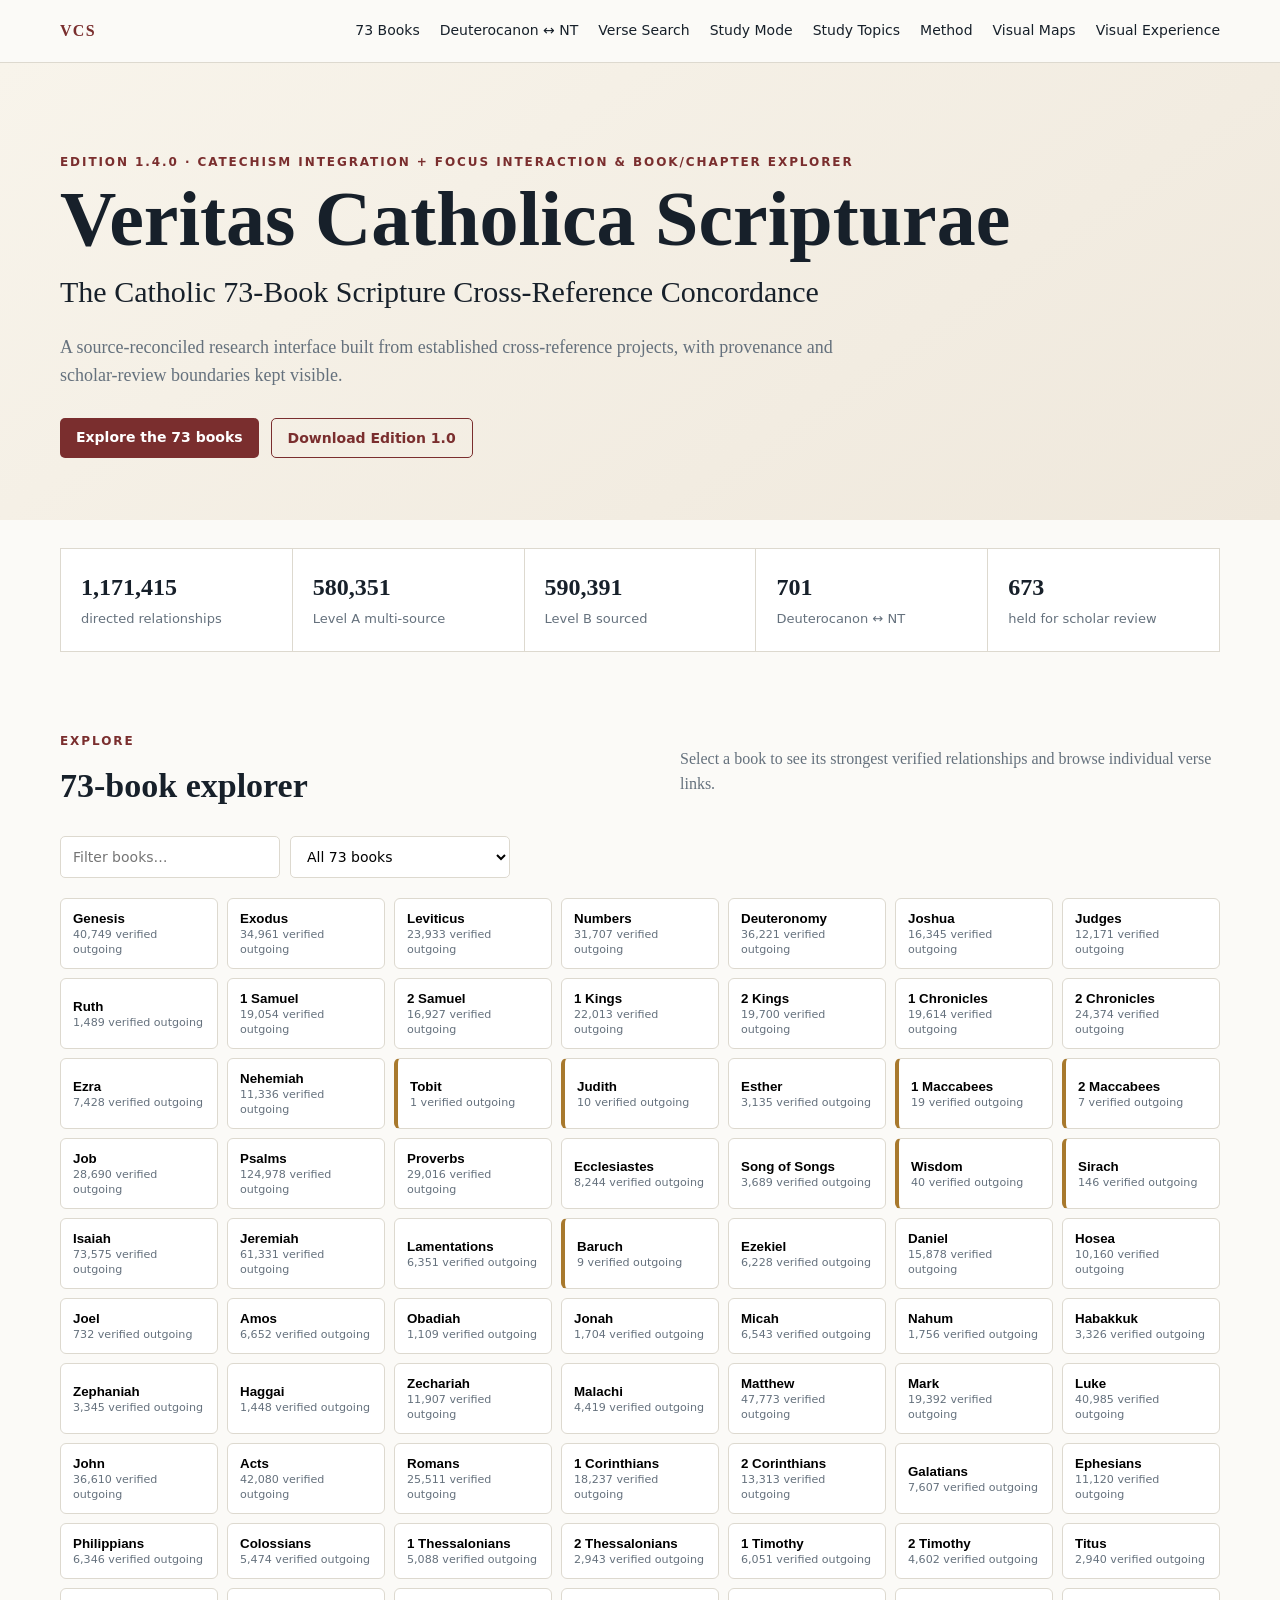
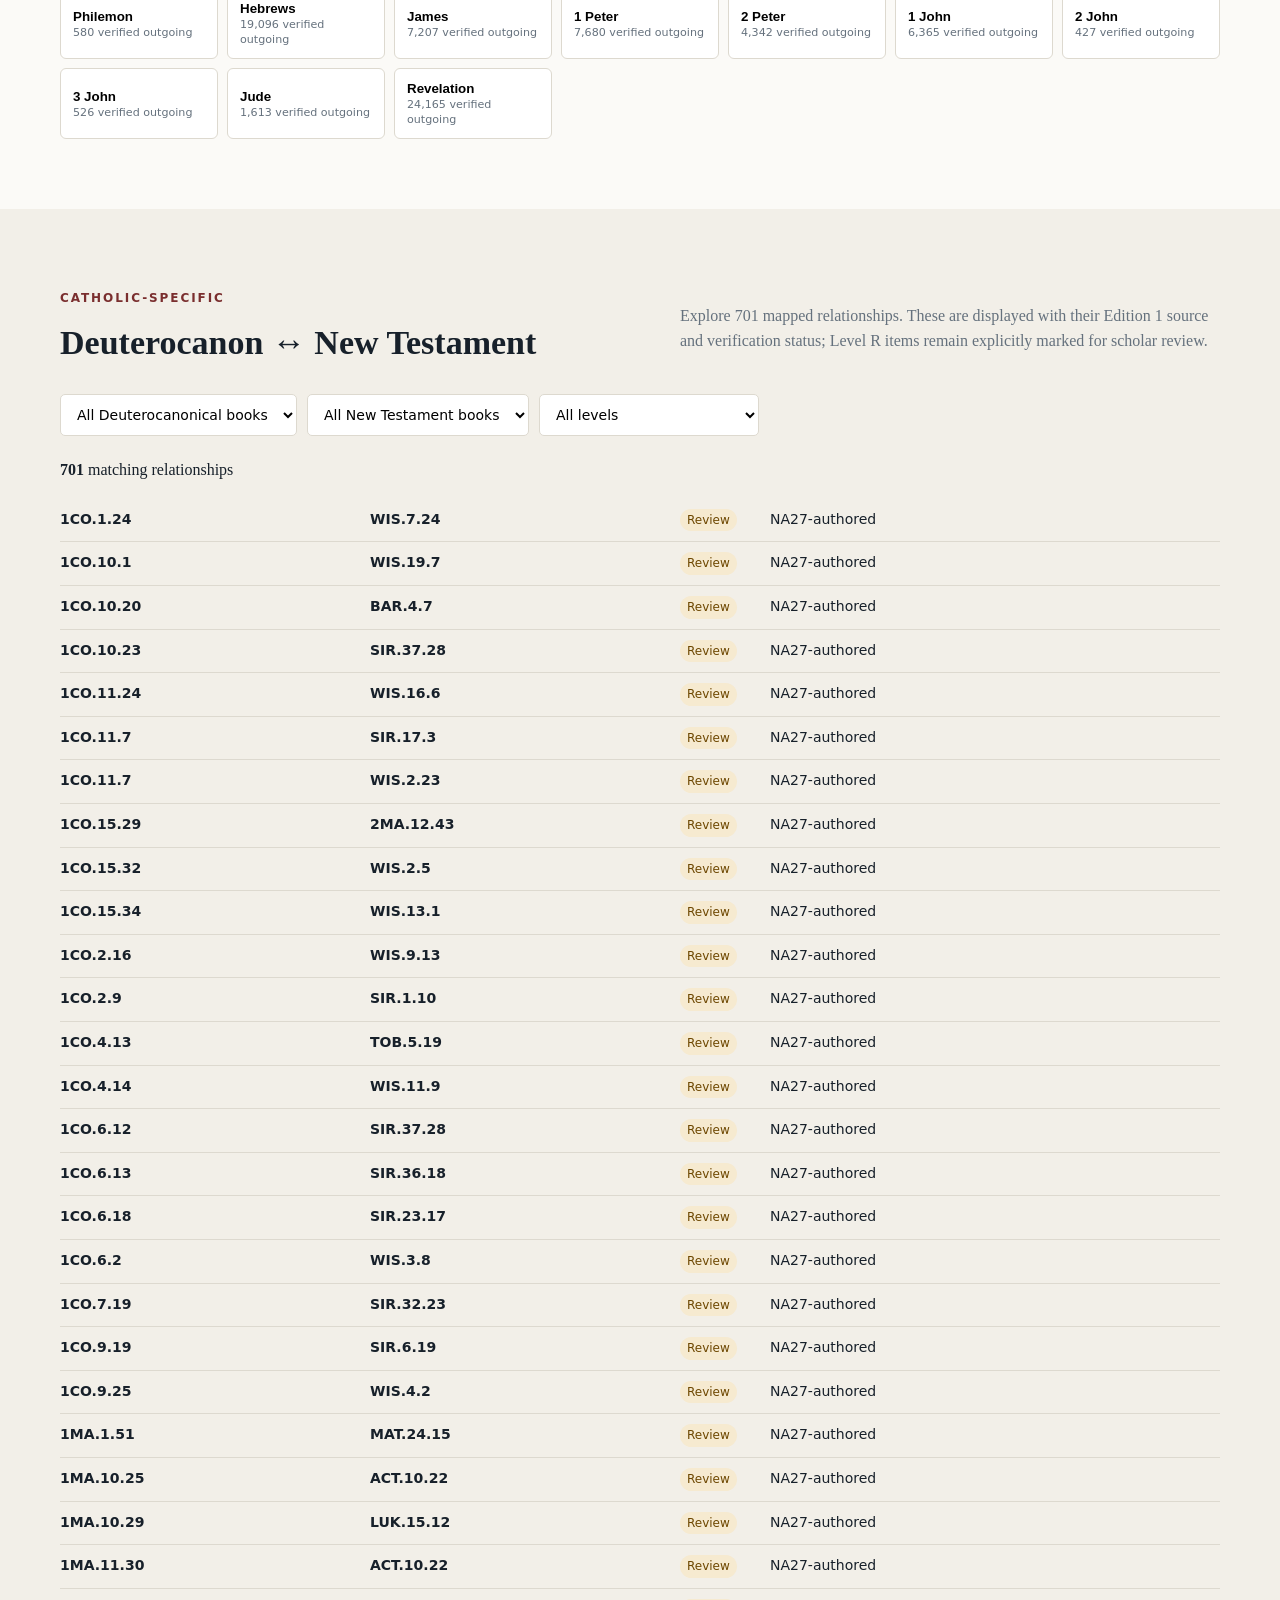
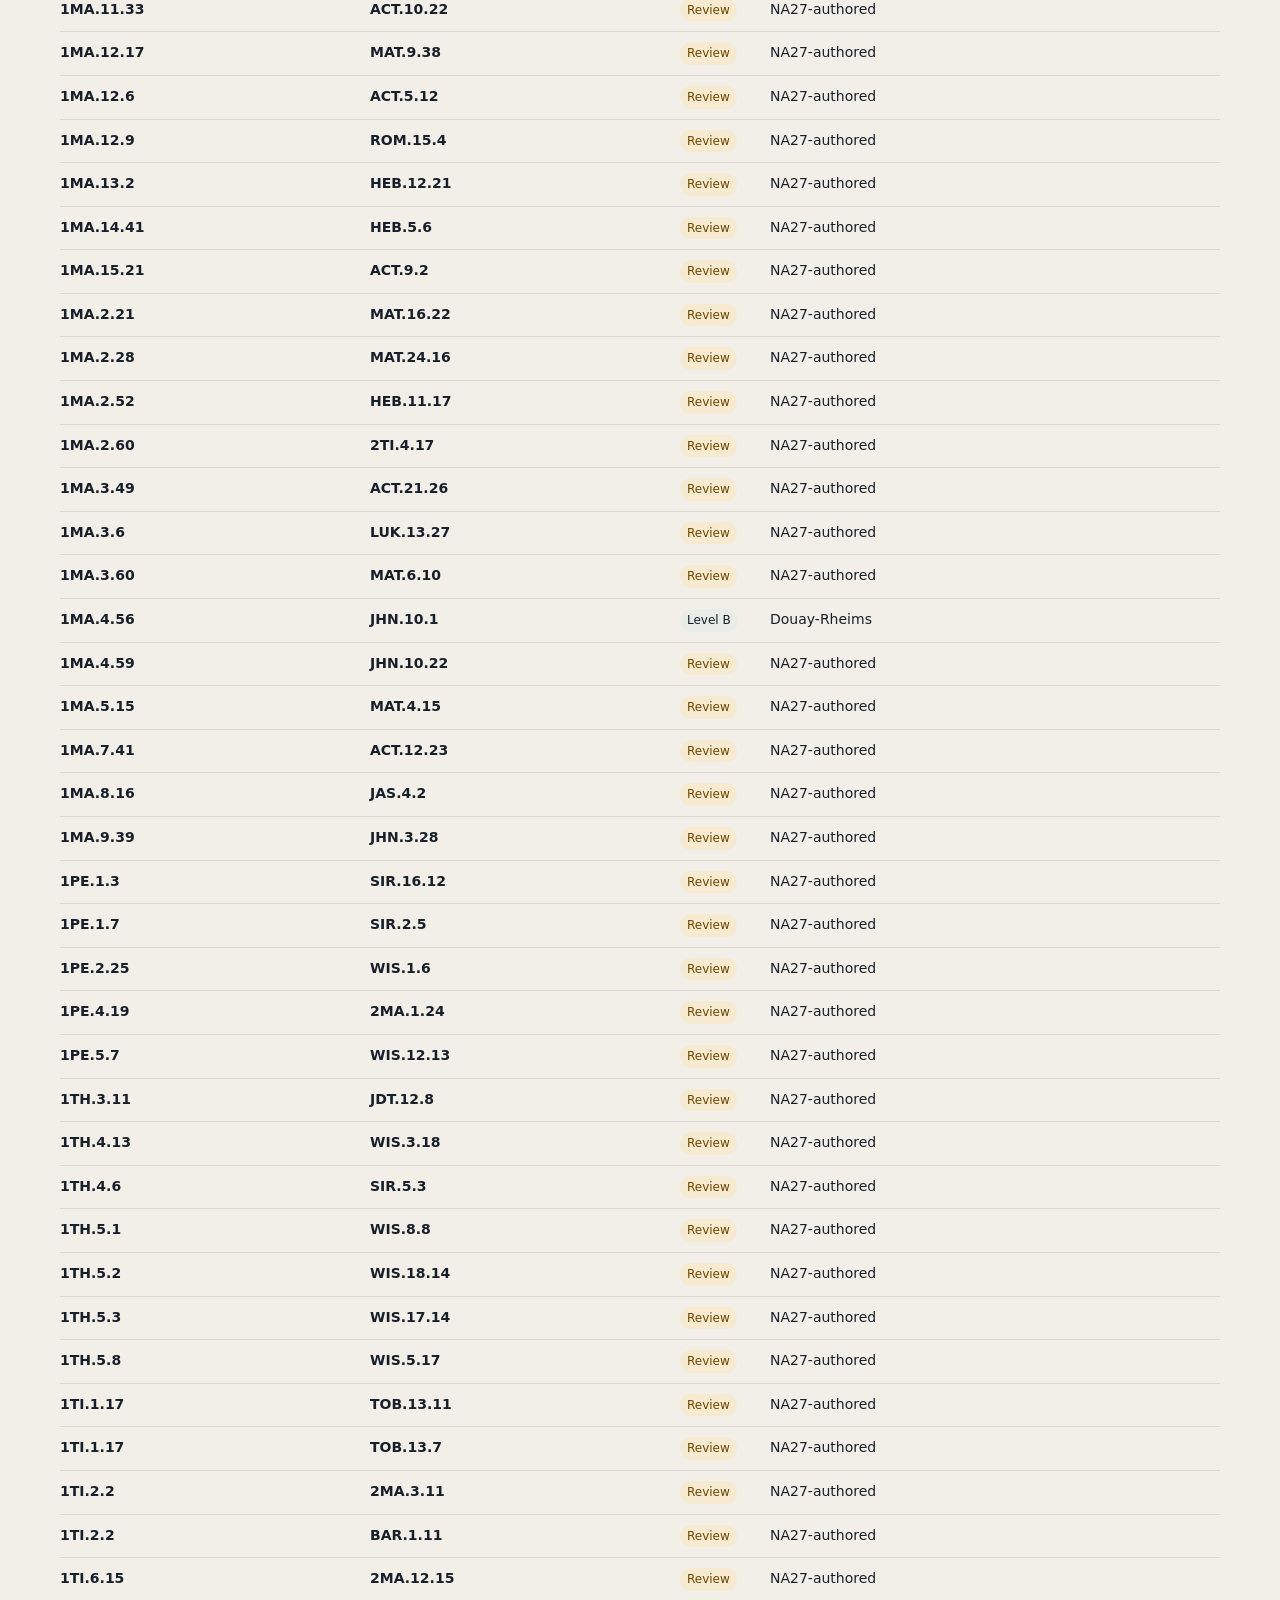
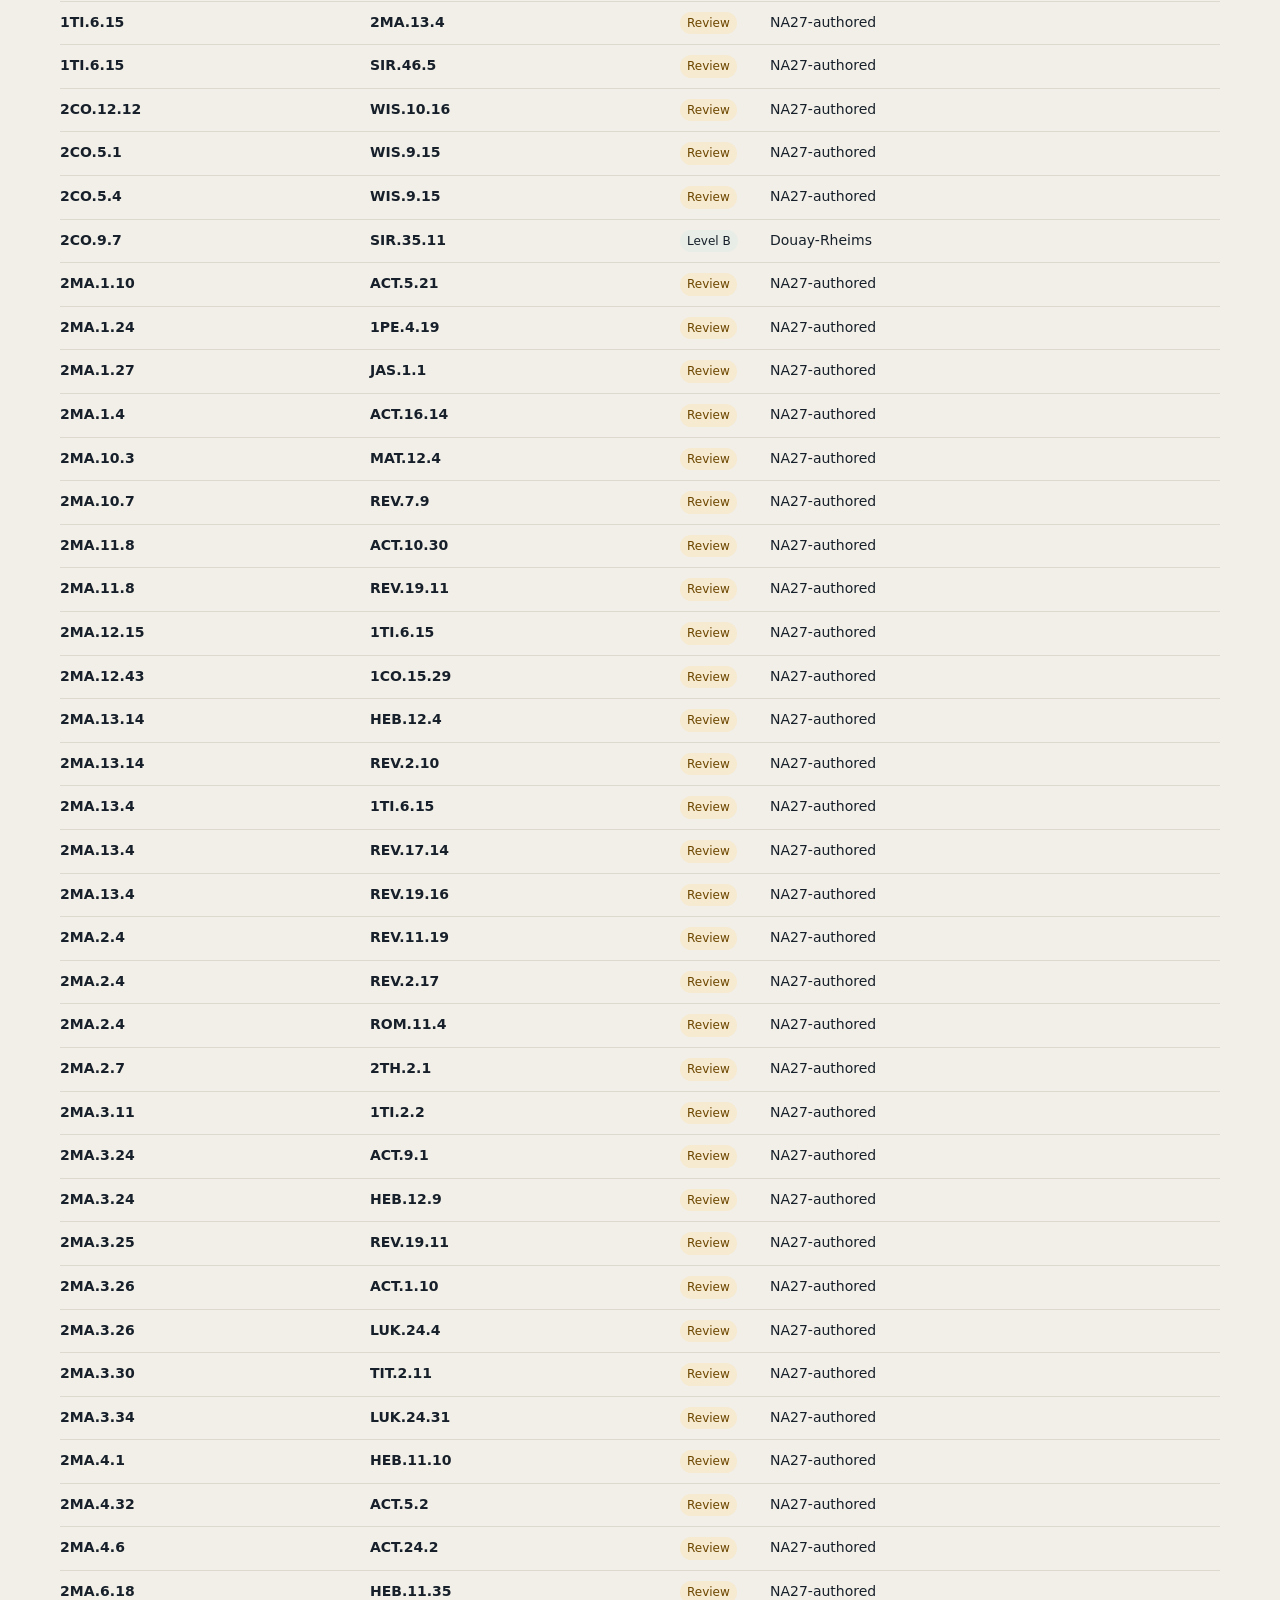
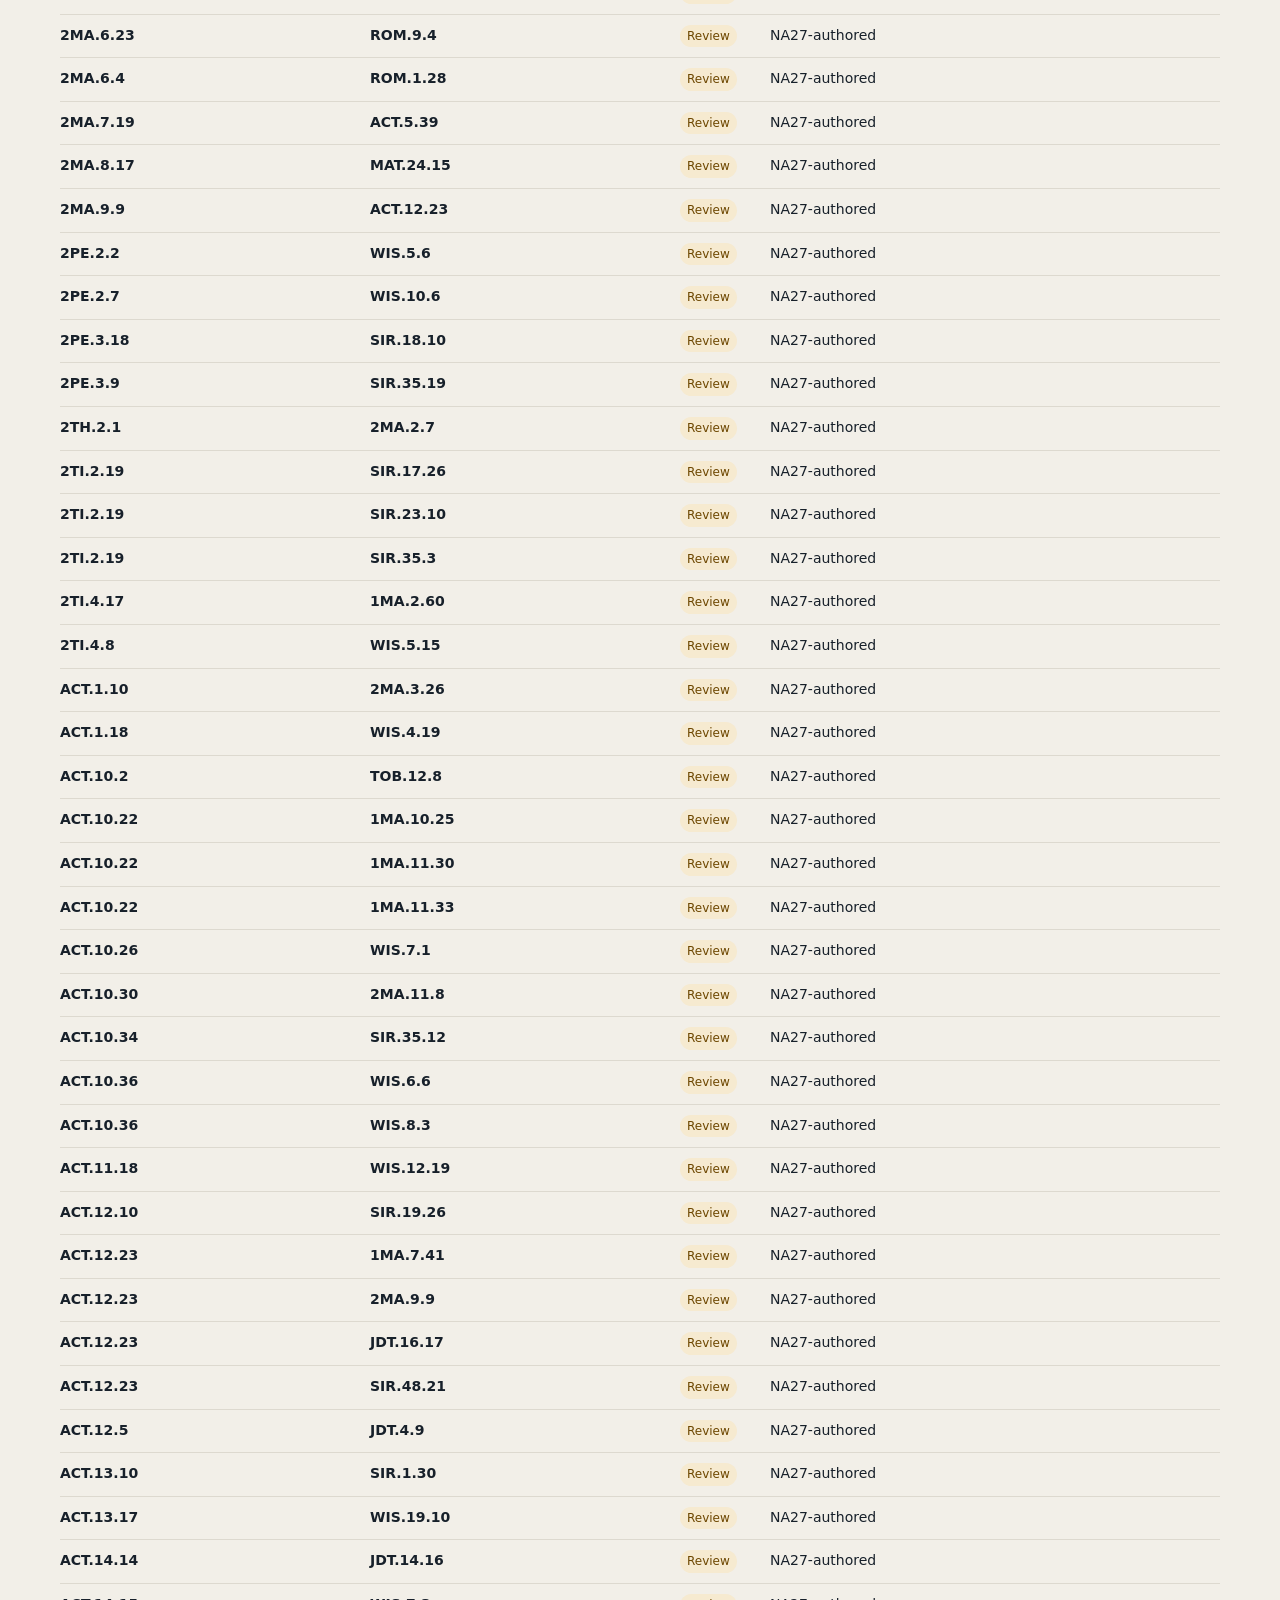
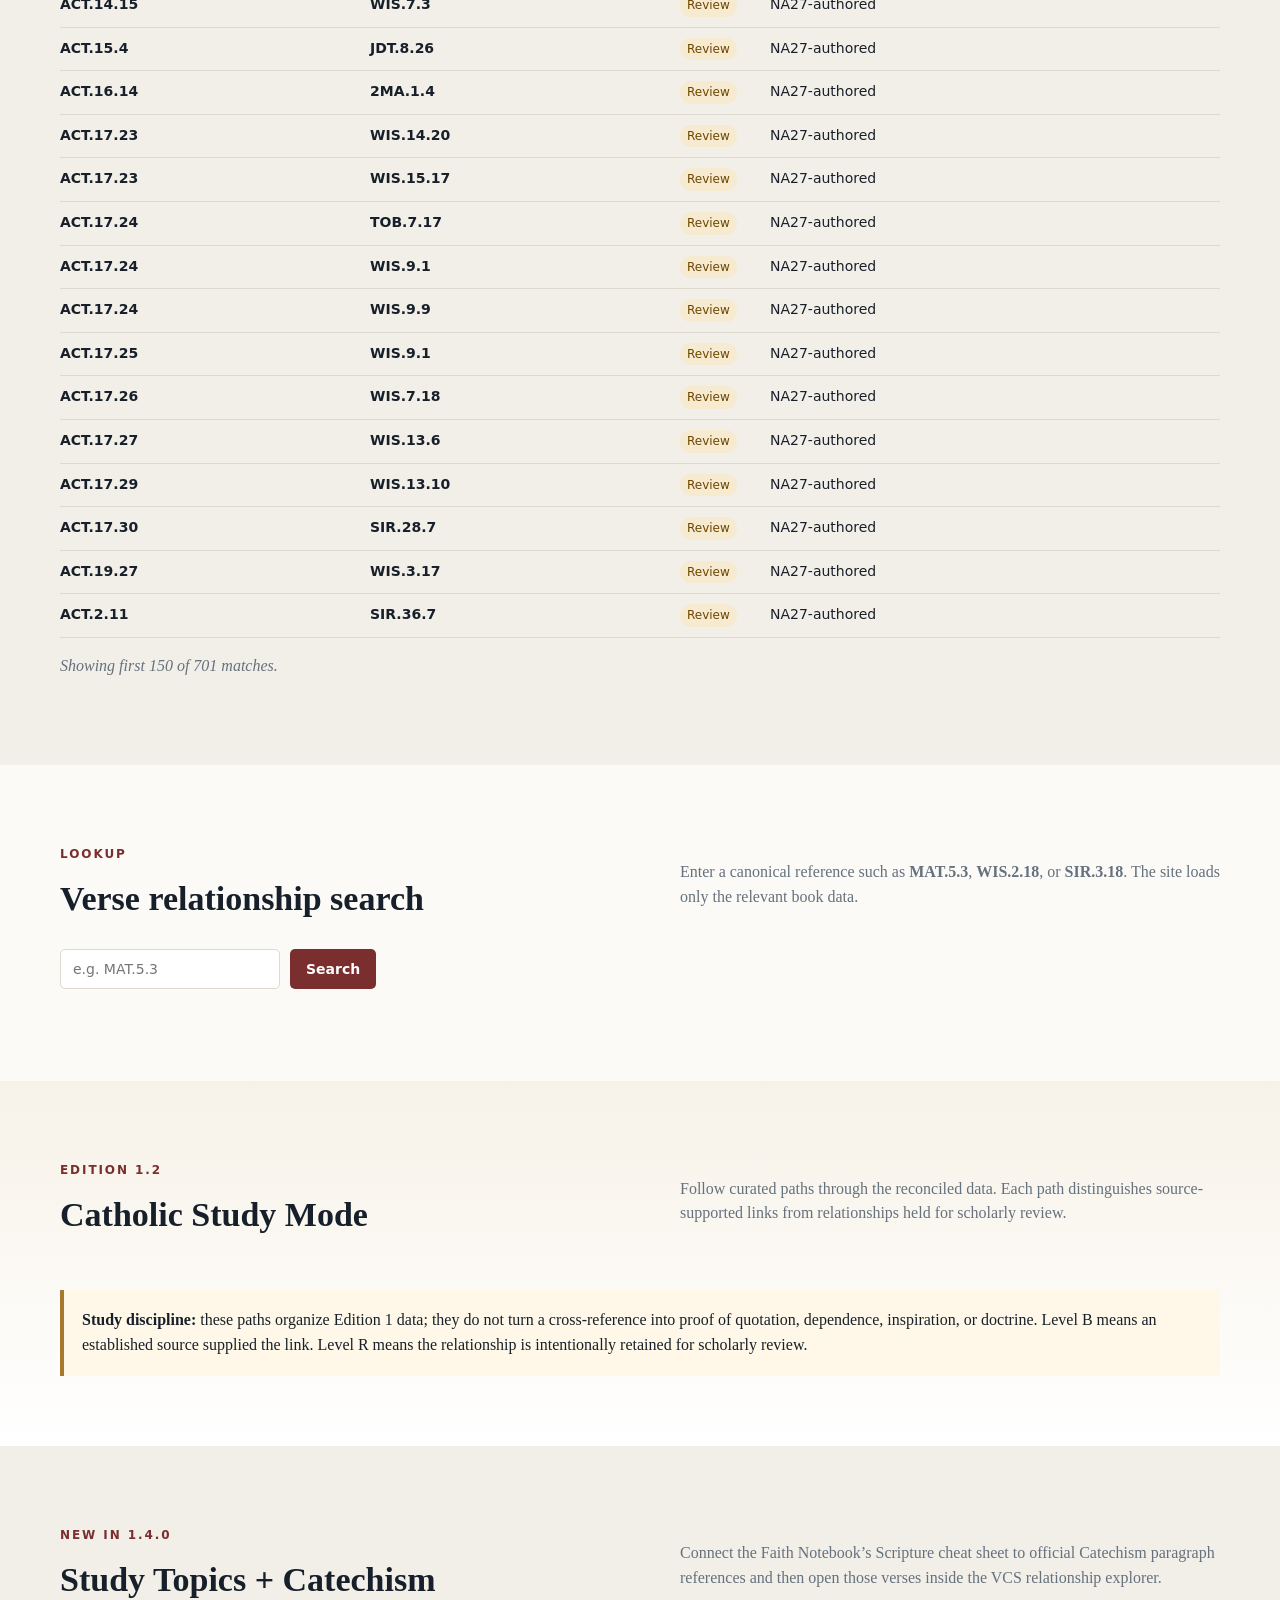
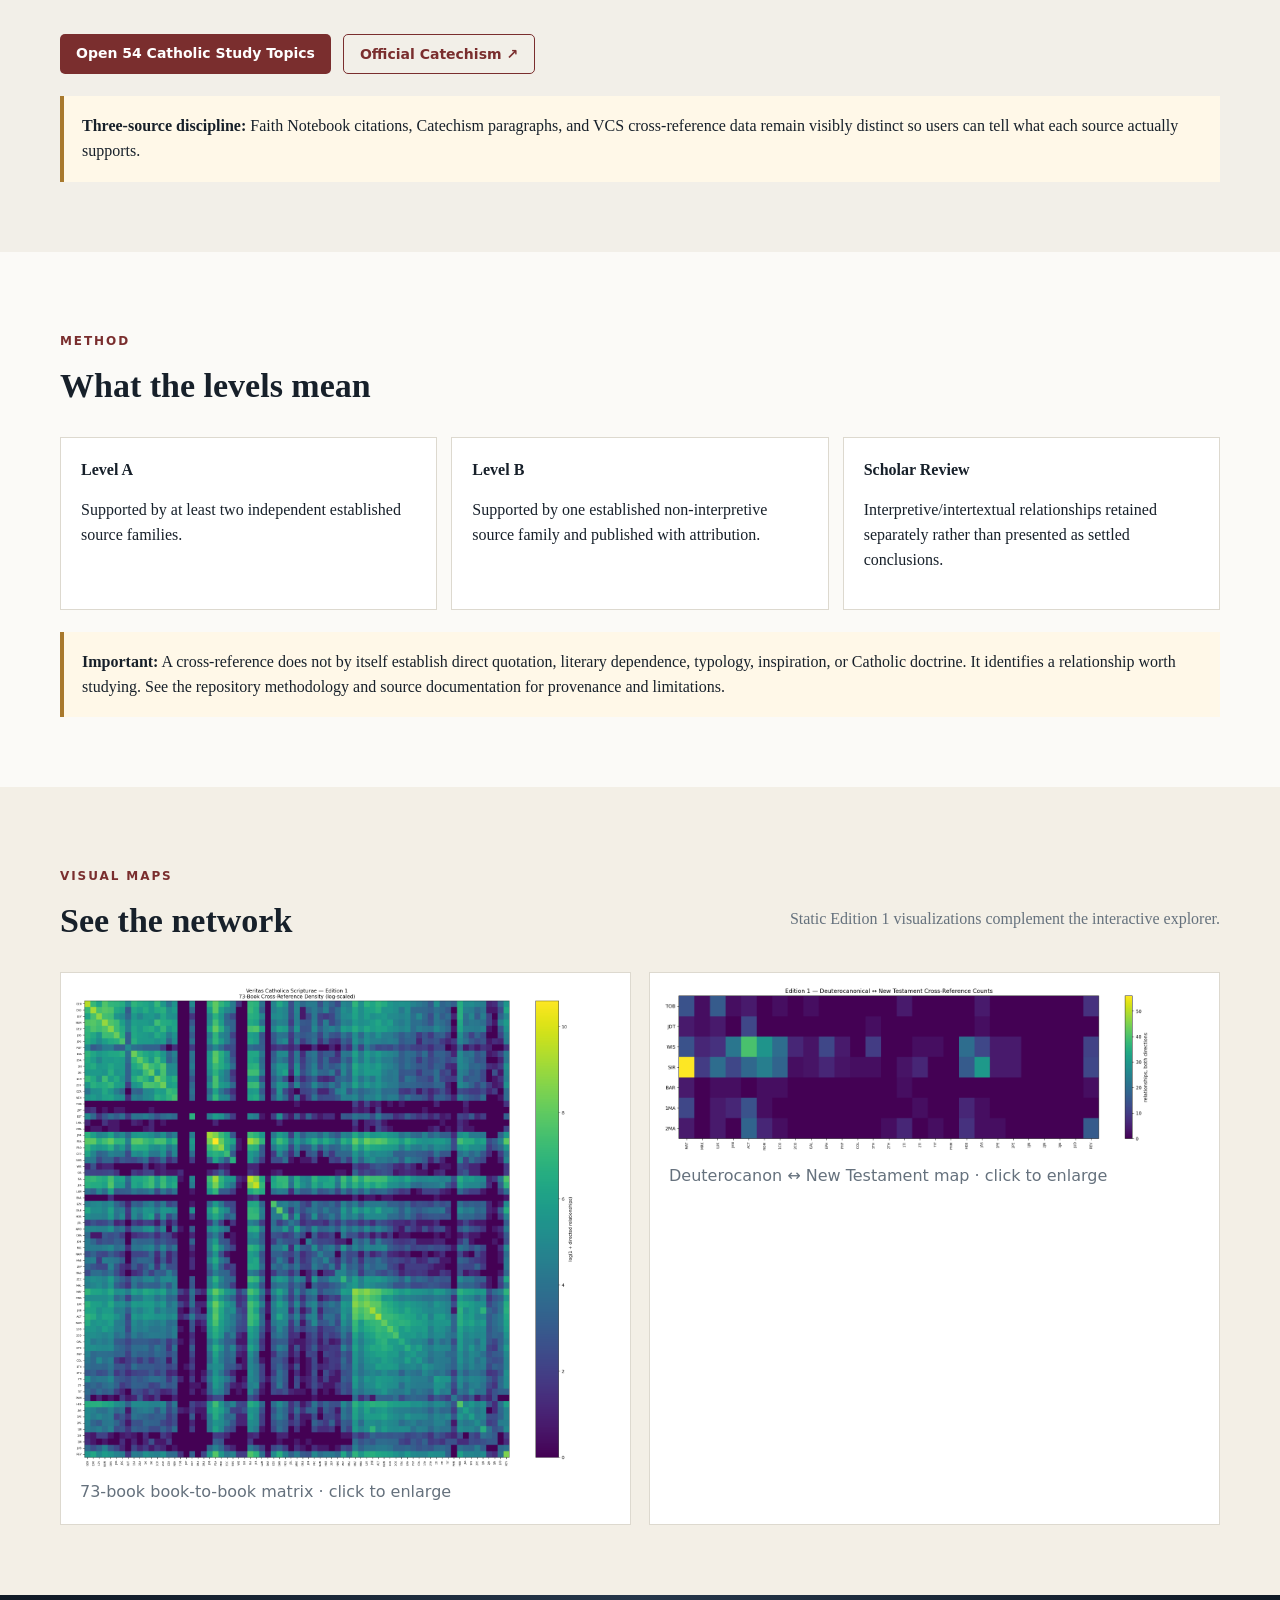
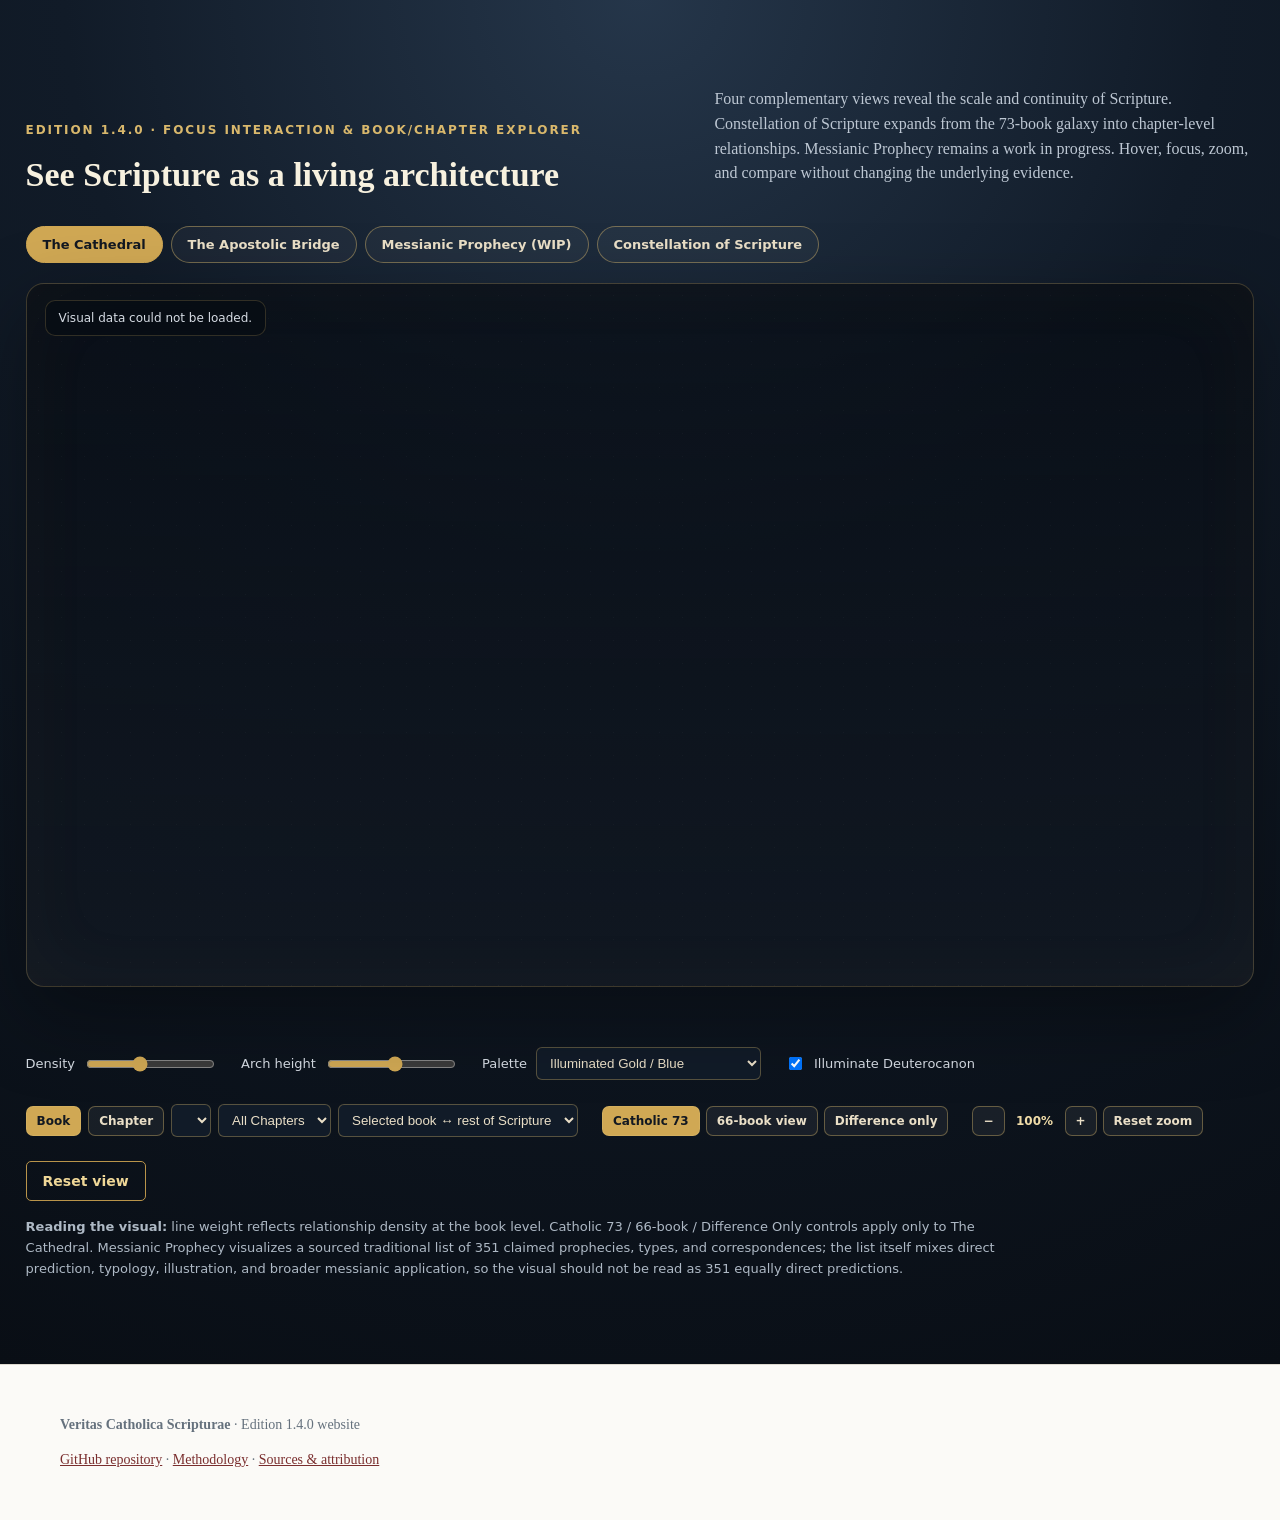
==== index.html @ 9661c6d8 "1.4.0 test package Part 1" ====
<!doctype html><html lang="en"><head><meta charset="utf-8"><meta name="viewport" content="width=device-width,initial-scale=1"><meta name="description" content="A provenance-preserving Catholic 73-book Scripture cross-reference concordance."><title>Veritas Catholica Scripturae</title><link rel="stylesheet" href="assets/style.css?v=1.3.14"></head><body>
<header><div class="wrap nav"><a class="brand" href="./">VCS</a><nav><a href="#explore">73 Books</a><a href="#deutero">Deuterocanon ↔ NT</a><a href="#search">Verse Search</a><a href="#study">Study Mode</a><a href="topics.html">Study Topics</a><a href="#method">Method</a><a href="#visuals">Visual Maps</a><a href="#visual-experience">Visual Experience</a></nav></div></header>
<main>
<section class="hero"><div class="wrap"><p class="eyebrow">Edition 1.4.0 · Catechism Integration + Focus Interaction & Book/Chapter Explorer</p><h1>Veritas Catholica Scripturae</h1><p class="lead">The Catholic 73-Book Scripture Cross-Reference Concordance</p><p class="sub">A source-reconciled research interface built from established cross-reference projects, with provenance and scholar-review boundaries kept visible.</p><div class="actions"><a class="button" href="#explore">Explore the 73 books</a><a class="button secondary" href="https://github.com/cftrevizo/Veritas-Catholica-Scripturae/releases/tag/v1.0.0">Download Edition 1.0</a></div></div></section>
<section class="stats wrap"><div><strong>1,171,415</strong><span>directed relationships</span></div><div><strong>580,351</strong><span>Level A multi-source</span></div><div><strong>590,391</strong><span>Level B sourced</span></div><div><strong>701</strong><span>Deuterocanon ↔ NT</span></div><div><strong>673</strong><span>held for scholar review</span></div></section>
<section id="explore" class="wrap section"><div class="sectionhead"><div><p class="eyebrow">Explore</p><h2>73-book explorer</h2></div><p>Select a book to see its strongest verified relationships and browse individual verse links.</p></div><div class="controls"><input id="bookFilter" placeholder="Filter books…"><select id="canonFilter"><option value="all">All 73 books</option><option value="deutero">Deuterocanonical books</option><option value="nt">New Testament</option><option value="ot">Old Testament</option></select></div><div id="bookGrid" class="bookgrid"></div><div id="bookPanel" class="panel hidden"></div></section>
<section id="deutero" class="section alt"><div class="wrap"><div class="sectionhead"><div><p class="eyebrow">Catholic-specific</p><h2>Deuterocanon ↔ New Testament</h2></div><p>Explore 701 mapped relationships. These are displayed with their Edition 1 source and verification status; Level R items remain explicitly marked for scholar review.</p></div><div class="controls"><select id="deuteroBook"><option value="all">All Deuterocanonical books</option></select><select id="ntBook"><option value="all">All New Testament books</option></select><select id="levelFilter"><option value="all">All levels</option><option value="A">Level A</option><option value="B">Level B</option><option value="R">Scholar review</option></select></div><div id="deuteroResults" class="results"></div></div></section>
<section id="search" class="wrap section"><div class="sectionhead"><div><p class="eyebrow">Lookup</p><h2>Verse relationship search</h2></div><p>Enter a canonical reference such as <b>MAT.5.3</b>, <b>WIS.2.18</b>, or <b>SIR.3.18</b>. The site loads only the relevant book data.</p></div><form id="verseForm" class="searchbox"><input id="verseInput" autocomplete="off" placeholder="e.g. MAT.5.3"><button class="button" type="submit">Search</button></form><div id="verseResults" class="results"></div></section>
<section id="study" class="section study"><div class="wrap"><div class="sectionhead"><div><p class="eyebrow">Edition 1.2</p><h2>Catholic Study Mode</h2></div><p>Follow curated paths through the reconciled data. Each path distinguishes source-supported links from relationships held for scholarly review.</p></div><div id="studyGrid" class="studygrid"></div><div id="studyPanel" class="panel hidden"></div><div class="notice"><b>Study discipline:</b> these paths organize Edition 1 data; they do not turn a cross-reference into proof of quotation, dependence, inspiration, or doctrine. Level B means an established source supplied the link. Level R means the relationship is intentionally retained for scholarly review.</div></div></section>




<section id="topics-callout" class="section alt"><div class="wrap"><div class="sectionhead"><div><p class="eyebrow">New in 1.4.0</p><h2>Study Topics + Catechism</h2></div><p>Connect the Faith Notebook’s Scripture cheat sheet to official Catechism paragraph references and then open those verses inside the VCS relationship explorer.</p></div><div class="actions"><a class="button" href="topics.html">Open 54 Catholic Study Topics</a><a class="button secondary" href="https://www.vatican.va/archive/ENG0015/_INDEX.HTM" target="_blank" rel="noopener">Official Catechism ↗</a></div><div class="notice"><b>Three-source discipline:</b> Faith Notebook citations, Catechism paragraphs, and VCS cross-reference data remain visibly distinct so users can tell what each source actually supports.</div></div></section><section id="method" class="wrap section"><div class="sectionhead"><div><p class="eyebrow">Method</p><h2>What the levels mean</h2></div></div><div class="cards"><article><b>Level A</b><p>Supported by at least two independent established source families.</p></article><article><b>Level B</b><p>Supported by one established non-interpretive source family and published with attribution.</p></article><article><b>Scholar Review</b><p>Interpretive/intertextual relationships retained separately rather than presented as settled conclusions.</p></article></div><div class="notice"><b>Important:</b> A cross-reference does not by itself establish direct quotation, literary dependence, typology, inspiration, or Catholic doctrine. It identifies a relationship worth studying. See the repository methodology and source documentation for provenance and limitations.</div></section>
<section id="visuals" class="section alt secondary-maps"><div class="wrap"><div class="sectionhead"><div><p class="eyebrow">Visual maps</p><h2>See the network</h2></div><p>Static Edition 1 visualizations complement the interactive explorer.</p></div><div class="visualgrid"><figure class="zoomable-map" tabindex="0" data-map-src="assets/73-book-matrix.png" data-map-title="73-book book-to-book matrix"><img src="assets/73-book-matrix.png" alt="73-book cross-reference matrix"><figcaption>73-book book-to-book matrix · click to enlarge</figcaption></figure><figure class="zoomable-map" tabindex="0" data-map-src="assets/deutero-nt-map.png" data-map-title="Deuterocanon ↔ New Testament map"><img src="assets/deutero-nt-map.png" alt="Deuterocanon to New Testament map"><figcaption>Deuterocanon ↔ New Testament map · click to enlarge</figcaption></figure></div></div></section>
<section id="visual-experience" class="visual-experience"><div class="wrap wide"><div class="sectionhead visualhead"><div><p class="eyebrow">Edition 1.4.0 · Focus Interaction & Book/Chapter Explorer</p><h2>See Scripture as a living architecture</h2></div><p>Four complementary views reveal the scale and continuity of Scripture. Constellation of Scripture expands from the 73-book galaxy into chapter-level relationships. Messianic Prophecy remains a work in progress. Hover, focus, zoom, and compare without changing the underlying evidence.</p></div><div class="visual-tabs"><button class="vtab active" data-v="cathedral">The Cathedral</button><button class="vtab" data-v="bridge">The Apostolic Bridge</button><button class="vtab" data-v="prophecy">Messianic Prophecy (WIP)</button><button class="vtab" data-v="constellation">Constellation of Scripture</button></div><div class="visual-stage"><div id="visualMeta" class="visual-meta"></div><svg id="visualSvg" viewBox="0 -600 1400 1320" role="img" aria-label="Interactive Catholic Scripture network visualization"></svg><div id="visualTip" class="visual-tip hidden"></div></div><div id="visualLegendHost" class="visual-legend-host"></div><div class="visual-controls">
<label>Density <input id="densityRange" type="range" min="120" max="1100" value="520" step="20"></label>
<label>Arch height <input id="archHeightRange" type="range" min="70" max="220" value="150" step="5"></label>
<label>Palette <select id="paletteSelect"><option value="illuminated">Illuminated Gold / Blue</option><option value="stained">Stained Glass</option><option value="ember">Ember / Sapphire</option><option value="mono">Ivory Monochrome</option><option value="electric">Electric Cyan / Magenta</option><option value="royal">Royal Blue / Crimson / Gold</option><option value="neon">Neon Emerald / Violet / Orange</option></select></label>
<label><input id="deuteroEmphasis" type="checkbox" checked> Illuminate Deuterocanon</label>
<div id="constellationControls" class="constellation-controls hidden">
<button class="mini active" data-const-mode="book">Book</button><button class="mini" data-const-mode="chapter">Chapter</button>
<select id="constBookSelect" aria-label="Choose a book"></select>
<select id="constChapterSelect" aria-label="Select Chapter"><option value="all">All Chapters</option></select>
<select id="constScopeSelect" aria-label="Choose chapter relationship scope"><option value="external">Selected book ↔ rest of Scripture</option><option value="internal">Within selected book</option><option value="all">Both</option></select>
</div><div id="canonCompareControls" class="canon-compare-controls"><button class="mini active" data-canon="73">Catholic 73</button><button class="mini" data-canon="66">66-book view</button><button class="mini" data-canon="diff">Difference only</button></div>
<div class="zoom-controls"><button id="zoomOut" class="mini" title="Zoom out">−</button><span id="zoomLabel">100%</span><button id="zoomIn" class="mini" title="Zoom in">+</button><button id="resetZoom" class="mini">Reset zoom</button></div>
<button id="resetVisual" class="button secondary">Reset view</button>
</div><div class="visual-caption"><b>Reading the visual:</b> line weight reflects relationship density at the book level. Catholic 73 / 66-book / Difference Only controls apply only to The Cathedral. Messianic Prophecy visualizes a sourced traditional list of 351 claimed prophecies, types, and correspondences; the list itself mixes direct prediction, typology, illustration, and broader messianic application, so the visual should not be read as 351 equally direct predictions.</div></div></section>
</main><div id="mapLightbox" class="map-lightbox hidden" aria-hidden="true"><div class="map-lightbox-bar"><strong id="mapLightboxTitle">Visual map</strong><div><button id="mapZoomOut" class="mini">−</button><span id="mapZoomLabel">100%</span><button id="mapZoomIn" class="mini">+</button><button id="mapZoomReset" class="mini">Reset</button><button id="mapClose" class="mini">Close</button></div></div><div id="mapViewport" class="map-viewport"><img id="mapLightboxImg" alt="Enlarged visual map"></div></div><footer><div class="wrap"><p><b>Veritas Catholica Scripturae</b> · Edition 1.4.0 website</p><p><a href="https://github.com/cftrevizo/Veritas-Catholica-Scripturae">GitHub repository</a> · <a href="https://github.com/cftrevizo/Veritas-Catholica-Scripturae/blob/main/METHODOLOGY.md">Methodology</a> · <a href="https://github.com/cftrevizo/Veritas-Catholica-Scripturae/blob/main/NOTICE.md">Sources & attribution</a></p></div></footer><script src="assets/app.js?v=1.4.0"></script></body></html>
---- assets/style.css ----
:root{--ink:#17202a;--muted:#65717d;--paper:#fbfaf7;--card:#fff;--line:#ddd9cf;--accent:#7a2e2e;--gold:#a8792d;--soft:#f1eee7;--review:#8a5a00}*{box-sizing:border-box}html{scroll-behavior:smooth}body{margin:0;font-family:Georgia,'Times New Roman',serif;background:var(--paper);color:var(--ink);line-height:1.55}a{color:var(--accent)}.wrap{width:min(1160px,92vw);margin:auto}header{position:sticky;top:0;z-index:10;background:rgba(251,250,247,.96);border-bottom:1px solid var(--line);backdrop-filter:blur(8px)}.nav{height:62px;display:flex;align-items:center;justify-content:space-between}.brand{font-weight:800;text-decoration:none;letter-spacing:.08em}.nav nav{display:flex;gap:20px}.nav nav a{text-decoration:none;color:var(--ink);font-family:system-ui,sans-serif;font-size:14px}.hero{padding:80px 0 62px;background:linear-gradient(145deg,#f8f4eb,#efe8dc)}h1{font-size:clamp(42px,7vw,78px);line-height:.98;margin:.12em 0}.lead{font-size:clamp(20px,3vw,30px);margin:12px 0}.sub{max-width:780px;color:var(--muted);font-size:18px}.eyebrow{text-transform:uppercase;letter-spacing:.16em;font:700 12px system-ui,sans-serif;color:var(--accent)}.actions{display:flex;gap:12px;flex-wrap:wrap;margin-top:28px}.button{display:inline-block;border:0;border-radius:5px;background:var(--accent);color:white;text-decoration:none;padding:11px 16px;font:700 14px system-ui,sans-serif;cursor:pointer}.button.secondary{background:transparent;color:var(--accent);border:1px solid var(--accent)}.stats{display:grid;grid-template-columns:repeat(5,1fr);gap:1px;background:var(--line);border:1px solid var(--line);margin-top:28px}.stats div{background:var(--card);padding:20px}.stats strong{display:block;font-size:24px}.stats span{font:13px system-ui,sans-serif;color:var(--muted)}.section{padding:70px 0}.alt{background:#f2efe8}.sectionhead{display:flex;justify-content:space-between;gap:30px;align-items:end;margin-bottom:24px}.sectionhead h2{font-size:34px;margin:0}.sectionhead>p{max-width:540px;color:var(--muted)}.controls,.searchbox{display:flex;gap:10px;flex-wrap:wrap;margin:20px 0}.controls input,.controls select,.searchbox input{padding:11px 12px;border:1px solid var(--line);background:white;border-radius:5px;font:14px system-ui,sans-serif;min-width:220px}.bookgrid{display:grid;grid-template-columns:repeat(auto-fill,minmax(150px,1fr));gap:9px}.book{background:white;border:1px solid var(--line);border-radius:6px;padding:12px;text-align:left;cursor:pointer}.book:hover{border-color:var(--accent)}.book b{display:block}.book small{font-family:system-ui,sans-serif;color:var(--muted)}.book.deutero{border-left:4px solid var(--gold)}.panel,.results{margin-top:22px}.panel{background:white;border:1px solid var(--line);padding:22px;border-radius:7px}.hidden{display:none}.chips{display:flex;flex-wrap:wrap;gap:8px}.chip{background:var(--soft);border-radius:999px;padding:6px 10px;font:13px system-ui,sans-serif}.result{display:grid;grid-template-columns:minmax(120px,1fr) minmax(120px,1fr) 80px minmax(150px,1.5fr);gap:10px;padding:10px 0;border-bottom:1px solid var(--line);font-family:system-ui,sans-serif;font-size:14px}.badge{display:inline-block;padding:2px 7px;border-radius:999px;background:#e8eee7;font-size:12px}.badge.R{background:#f6ead0;color:#6d4700}.cards{display:grid;grid-template-columns:repeat(3,1fr);gap:14px}.cards article{background:white;border:1px solid var(--line);padding:20px}.notice{margin-top:22px;padding:18px;border-left:4px solid var(--gold);background:#fff8e8}.visualgrid{display:grid;grid-template-columns:1fr 1fr;gap:18px}.visualgrid figure{margin:0;background:white;border:1px solid var(--line);padding:10px}.visualgrid img{width:100%;height:auto;display:block}.visualgrid figcaption{padding:9px;font-family:system-ui,sans-serif;color:var(--muted)}footer{border-top:1px solid var(--line);padding:35px 0;color:var(--muted);font-size:14px}.pager{display:flex;gap:8px;margin-top:15px}.empty{color:var(--muted);font-style:italic}@media(max-width:800px){.nav nav{display:none}.stats{grid-template-columns:1fr 1fr}.sectionhead{display:block}.cards,.visualgrid{grid-template-columns:1fr}.result{grid-template-columns:1fr 1fr}.result .src{grid-column:1/-1}}

.study{background:linear-gradient(180deg,#f7f2e8,#fff)}.studygrid{display:grid;grid-template-columns:repeat(auto-fit,minmax(250px,1fr));gap:16px;margin:24px 0}.studycard{background:#fff;border:1px solid #d9d0bd;border-radius:14px;padding:20px;cursor:pointer;box-shadow:0 4px 16px rgba(0,0,0,.05)}.studycard:hover{transform:translateY(-2px)}.studycard h3{margin:.25rem 0}.studycard .tag{font-size:.78rem;text-transform:uppercase;letter-spacing:.06em;color:#795c24}.pathitem{padding:14px 0;border-bottom:1px solid #e6dfd2}.pathitem:last-child{border-bottom:0}.levelB{display:inline-block;background:#e6f4ea;color:#1e6b39;padding:2px 8px;border-radius:999px;font-size:.75rem;font-weight:700}.levelR{display:inline-block;background:#fff0d6;color:#855600;padding:2px 8px;border-radius:999px;font-size:.75rem;font-weight:700}.pathrefs{font-family:ui-monospace,SFMono-Regular,Menlo,monospace;font-weight:700}.studyintro{max-width:850px}
/* Edition 1.3 Visual Experience */
.visual-experience{padding:76px 0 84px;background:radial-gradient(circle at 50% 0,#25364a 0,#111b28 38%,#090e15 100%);color:#f7f1df;overflow:hidden}.wide{width:min(1380px,96vw)}.visualhead>p{color:#bdc7d3}.visual-experience .eyebrow{color:#d9b86c}.visual-tabs{display:flex;gap:8px;flex-wrap:wrap;margin:20px 0}.vtab{border:1px solid rgba(218,184,108,.45);background:rgba(255,255,255,.04);color:#eadfc7;padding:10px 16px;border-radius:999px;cursor:pointer;font:700 13px system-ui,sans-serif}.vtab.active{background:#d0a854;color:#121821;border-color:#d0a854}.visual-stage{position:relative;border:1px solid rgba(218,184,108,.25);border-radius:18px;background:linear-gradient(180deg,rgba(7,12,19,.72),rgba(17,24,34,.9));box-shadow:0 28px 80px rgba(0,0,0,.35),inset 0 0 80px rgba(196,155,74,.04);overflow:hidden}.visual-stage:before{content:'';position:absolute;inset:0;pointer-events:none;background-image:radial-gradient(rgba(255,255,255,.16) .6px,transparent .7px);background-size:23px 23px;opacity:.18}.visual-stage svg{width:100%;height:auto;display:block;min-height:520px}.visual-meta{position:absolute;z-index:3;left:18px;top:16px;padding:10px 13px;background:rgba(8,13,20,.74);border:1px solid rgba(218,184,108,.2);border-radius:10px;font:12px system-ui,sans-serif;color:#d6dce4;backdrop-filter:blur(8px)}.visual-tip{position:absolute;z-index:4;pointer-events:none;max-width:280px;padding:10px 12px;border:1px solid rgba(218,184,108,.45);border-radius:8px;background:rgba(7,11,17,.94);color:#fff;font:12px system-ui,sans-serif;box-shadow:0 12px 30px rgba(0,0,0,.4)}.visual-controls{display:flex;gap:24px;align-items:center;flex-wrap:wrap;margin:16px 0;font:13px system-ui,sans-serif;color:#d6dce4}.visual-controls label{display:flex;align-items:center;gap:9px}.visual-controls input[type=range]{accent-color:#d0a854}.visual-caption{max-width:1000px;color:#aeb9c5;font:13px/1.6 system-ui,sans-serif}.secondary-maps{background:#f3efe6}.v-arc{fill:none;stroke-linecap:round;transition:opacity .18s,stroke-width .18s}.v-book{cursor:pointer}.v-book text{font:10px system-ui,sans-serif;fill:#cbd5df}.v-book .tick{stroke:#8090a1;stroke-width:1}.v-book.deut text{fill:#f0c96f;font-weight:800}.v-book.deut .tick{stroke:#e3b85e;stroke-width:2}.v-book.active text{fill:#fff;font-weight:800}.bridge-label{font:700 12px system-ui,sans-serif;fill:#e9edf2}.bridge-count{font:11px system-ui,sans-serif;fill:#d8b45e}.canon-number{font:800 54px Georgia,serif;fill:#f2d58d}.canon-copy{font:14px system-ui,sans-serif;fill:#c3ced9}.canon-switch{cursor:pointer}.visual-experience .button.secondary{color:#efd797;border-color:#b9944a;background:transparent}@media(max-width:800px){.visual-stage svg{min-height:420px}.visual-controls{gap:12px}.visualhead{display:block}.v-book text{font-size:8px}}

/* Edition 1.3.2 controls */
.visual-controls select{background:#111b28;color:#eadfc7;border:1px solid rgba(218,184,108,.35);border-radius:6px;padding:7px 9px}.mini{border:1px solid rgba(218,184,108,.4);background:rgba(255,255,255,.055);color:#eadfc7;border-radius:7px;padding:7px 10px;cursor:pointer;font:700 12px system-ui,sans-serif}.mini:hover,.mini.active{background:#d0a854;color:#121821}.canon-compare-controls,.zoom-controls{display:flex;align-items:center;gap:6px}.zoom-controls span{min-width:48px;text-align:center;color:#f0dca8;font:700 12px system-ui,sans-serif}.visual-stage svg{cursor:grab;touch-action:none}.visual-stage svg.dragging{cursor:grabbing}.canon-number.small{font-size:34px}.v-arc{filter:drop-shadow(0 0 2px rgba(126,185,220,.16))}.visual-stage{min-height:560px}@media(max-width:800px){.visual-controls{align-items:flex-start}.canon-compare-controls,.zoom-controls{width:100%;flex-wrap:wrap}}

/* Edition 1.3.3 */
.visual-stage{min-height:700px}.visual-stage svg{height:min(78vh,900px);min-height:650px}.visual-legend{position:absolute;right:14px;top:42px;display:flex;gap:10px;flex-wrap:wrap;max-width:520px;padding:8px 10px;border-radius:9px;background:rgba(8,14,23,.82);border:1px solid rgba(218,184,108,.22);font:700 11px system-ui,sans-serif;color:#e8dfcc;backdrop-filter:blur(8px)}.visual-legend span{display:flex;align-items:center;gap:5px}.visual-legend i{width:19px;height:3px;border-radius:3px;display:inline-block}.v-arc{filter:drop-shadow(0 0 3px rgba(126,185,220,.22))}
.prophecy-title{font-size:26px;font-weight:800;letter-spacing:.12em}.prophecy-sub{font-size:13px;fill:#d8dfef}.prophecy-arc{filter:drop-shadow(0 0 2px currentColor)}

/* Edition 1.3.5 prophecy interaction */
.prophecy-book{cursor:pointer}.prophecy-book text{font-weight:800}.prophecy-book.active text{font-weight:900;filter:drop-shadow(0 0 5px currentColor)}.prophecy-count{font:800 26px Georgia,serif;fill:#f2d58d}.prophecy-legend{max-width:410px}.prophecy-arc{transition:stroke-opacity .12s,stroke-width .12s}.prophecy-title{font-size:22px}

/* Edition 1.3.7 Constellation of Scripture */
.const-line{pointer-events:none}.const-star{filter:drop-shadow(0 0 7px currentColor);cursor:pointer}.const-label{font-size:10px;fill:#e9edf7;pointer-events:none}.const-star.dim{opacity:.7}.const-star.chapter{filter:drop-shadow(0 0 8px #fff)}.const-ch-label{font-size:8px;fill:#111;font-weight:800;pointer-events:none}.const-center{font-size:22px;fill:#fff;font-weight:700;filter:drop-shadow(0 0 10px #65d6ff)}.const-back{font-size:13px;fill:#65d6ff;cursor:pointer;text-decoration:underline}

/* Edition 1.3.8 Constellation navigation & semantic book groups */
.constellation-controls{display:flex;align-items:center;gap:7px;flex-wrap:wrap}.constellation-controls select{background:#111b28;color:#eadfc7;border:1px solid rgba(218,184,108,.35);border-radius:6px;padding:7px 9px;max-width:240px}.constellation-legend{top:auto;bottom:14px;max-width:760px}.constellation-legend span{white-space:nowrap}.const-label{font-size:10px;font-weight:800;paint-order:stroke;stroke:#07101a;stroke-width:2px;stroke-linejoin:round}.const-ch-label-out{font-size:8px;font-weight:800;paint-order:stroke;stroke:#07101a;stroke-width:2px;stroke-linejoin:round}.const-book,.const-chapter{cursor:pointer}.const-line{transition:opacity .15s;filter:drop-shadow(0 0 2px rgba(255,255,255,.08))}


/* Edition 1.3.9 Bridge, maps & navigation refinement */
.bridge-legend{max-width:680px}.bridge-legend .legend-note,.visual-legend .legend-note{width:100%;color:#b9c4d0;font-weight:500}.zoomable-map{cursor:zoom-in;transition:transform .18s,box-shadow .18s}.zoomable-map:hover,.zoomable-map:focus{transform:translateY(-2px);box-shadow:0 12px 30px rgba(0,0,0,.12);outline:2px solid #b9944a;outline-offset:2px}.map-lightbox{position:fixed;z-index:1000;inset:0;background:rgba(3,7,12,.96);display:flex;flex-direction:column;color:#f5ead0}.map-lightbox.hidden{display:none}.map-lightbox-bar{height:58px;flex:0 0 58px;display:flex;align-items:center;justify-content:space-between;gap:16px;padding:0 18px;border-bottom:1px solid rgba(218,184,108,.28);background:#0b111a;font:13px system-ui,sans-serif}.map-lightbox-bar>div{display:flex;align-items:center;gap:7px}.map-lightbox-bar #mapZoomLabel{min-width:50px;text-align:center;color:#efd797;font-weight:800}.map-viewport{position:relative;flex:1;overflow:hidden;cursor:grab;touch-action:none}.map-viewport.dragging{cursor:grabbing}.map-viewport img{position:absolute;left:50%;top:50%;max-width:88vw;max-height:82vh;transform-origin:center center;translate:-50% -50%;user-select:none;-webkit-user-drag:none;transition:transform .06s linear}.map-open{overflow:hidden}@media(max-width:700px){.map-lightbox-bar{height:auto;min-height:58px;align-items:flex-start;padding:10px;flex-direction:column}.map-lightbox-bar>div{flex-wrap:wrap}.bridge-legend{max-width:90%}}

/* 1.3.15 focus interaction + external legend */
.visual-legend-host{min-height:34px;margin:10px 0 4px;display:flex;align-items:center}.visual-legend-host .visual-legend{position:static!important;right:auto!important;top:auto!important;bottom:auto!important;max-width:100%;width:auto;background:rgba(8,14,23,.68)}
.visual-stage .visual-legend{display:none!important}.const-book,.const-chapter,.bridge-node,.v-book{transition:opacity .16s ease}.const-line,.bridge-arc,.v-arc{transition:opacity .16s ease,stroke-width .16s ease}.constellation-controls select#constChapterSelect{max-width:220px}

/* Edition 1.4.0 — Catechism Integration (additive; preserves 1.3.15 visual rules) */
.topicstats{margin:1rem 0 1.25rem;color:var(--muted,#65707c)}
.topicgrid{display:grid;grid-template-columns:repeat(auto-fit,minmax(320px,1fr));gap:1rem}
.topiccard{background:var(--card,#fff);border:1px solid rgba(30,60,90,.14);border-radius:16px;padding:1.15rem;box-shadow:0 8px 28px rgba(18,42,66,.06)}
.topiccard h2{margin:.15rem 0 .55rem;font-size:1.18rem}.topic-summary{line-height:1.55;margin:.35rem 0 1rem}.topic-source-label{font-size:.72rem;text-transform:uppercase;letter-spacing:.09em;font-weight:800;color:var(--muted,#65707c);margin:.35rem 0 .45rem}
.refchips{display:flex;flex-wrap:wrap;gap:.42rem}.refchip{display:inline-flex;padding:.35rem .55rem;border-radius:999px;border:1px solid rgba(30,80,120,.18);background:rgba(60,120,170,.07);text-decoration:none;font-size:.86rem}.refchip:hover{transform:translateY(-1px);border-color:rgba(30,80,120,.4)}.refchip.muted{opacity:.68}
.cccbox{display:flex;justify-content:space-between;gap:1rem;align-items:center;margin-top:1rem;padding:.85rem;border-radius:12px;background:rgba(130,90,35,.07);border-left:4px solid #9b7435}.cccbox strong{display:block;margin-top:.15rem}.ccc-link{white-space:nowrap;font-weight:700;font-size:.86rem}
.hero.compact{padding-top:3.5rem;padding-bottom:2.5rem}@media(max-width:680px){.topicgrid{grid-template-columns:1fr}.cccbox{align-items:flex-start;flex-direction:column}.ccc-link{white-space:normal}}
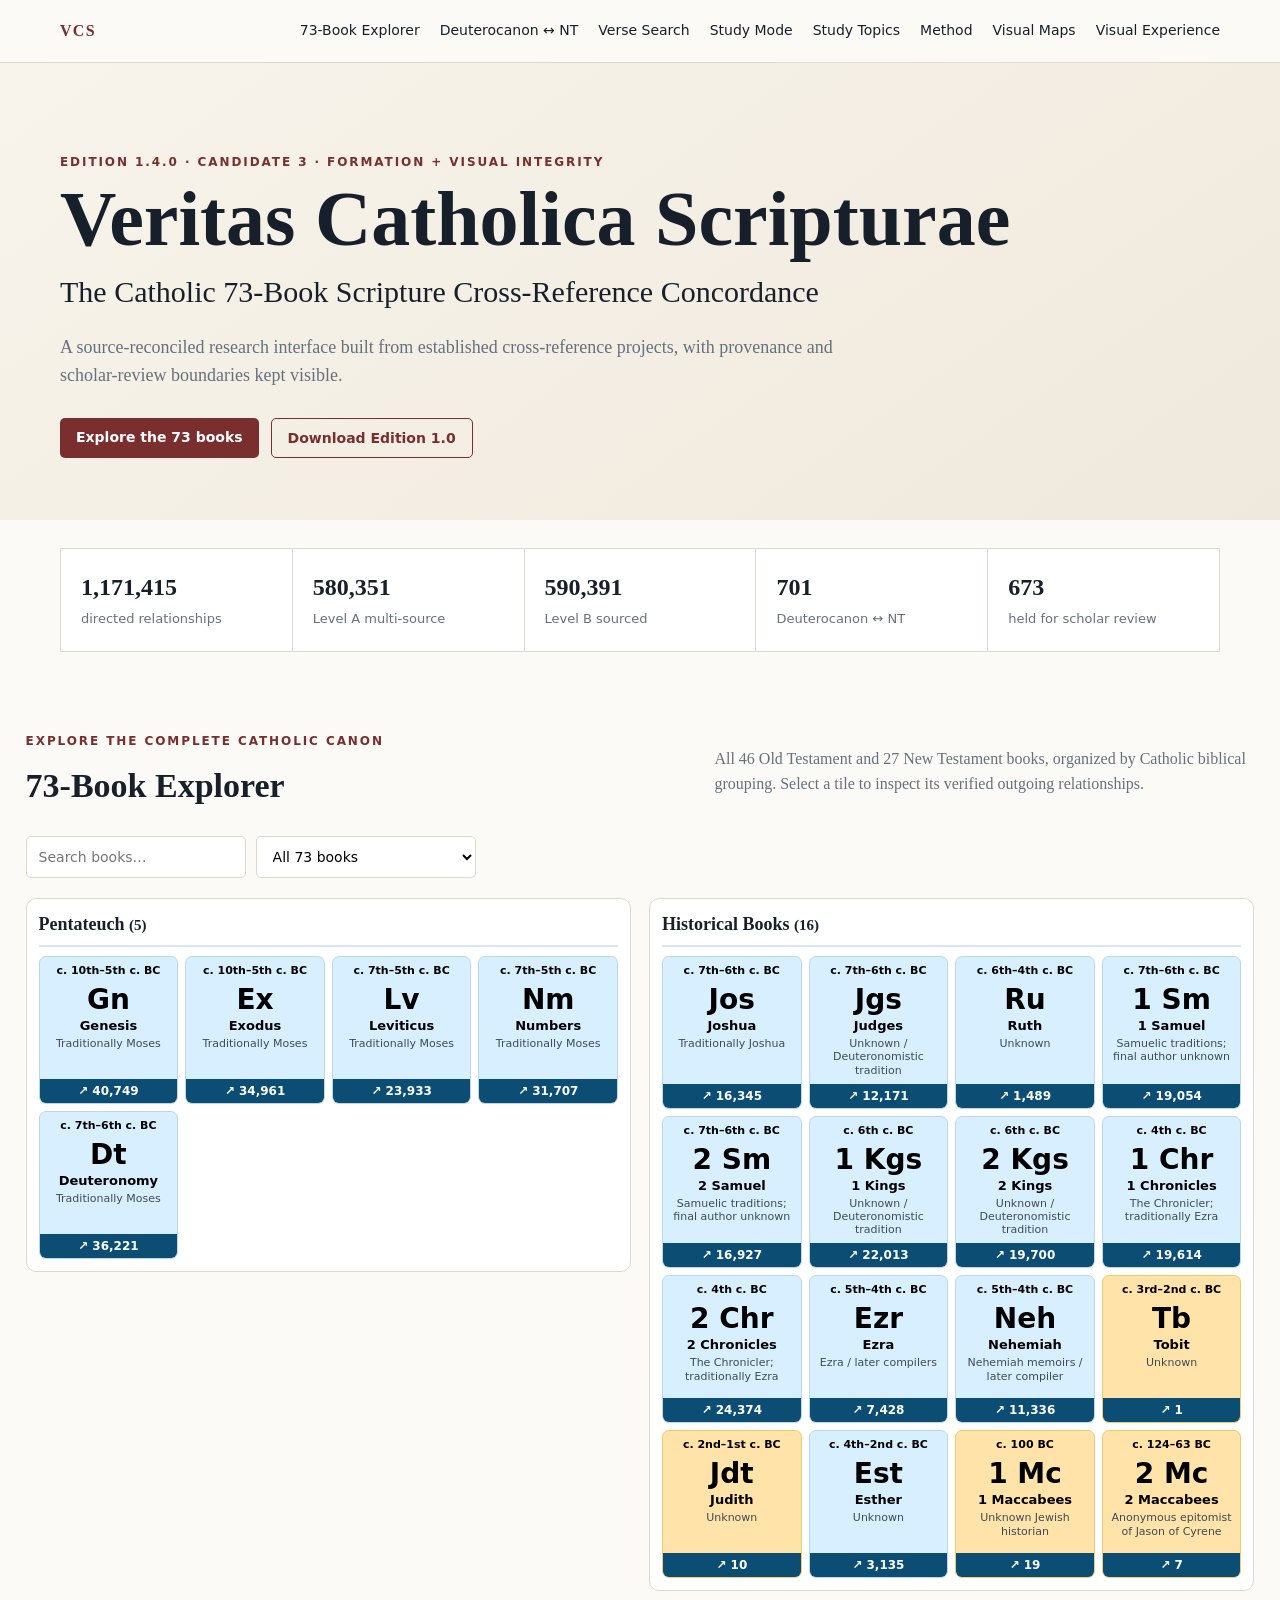
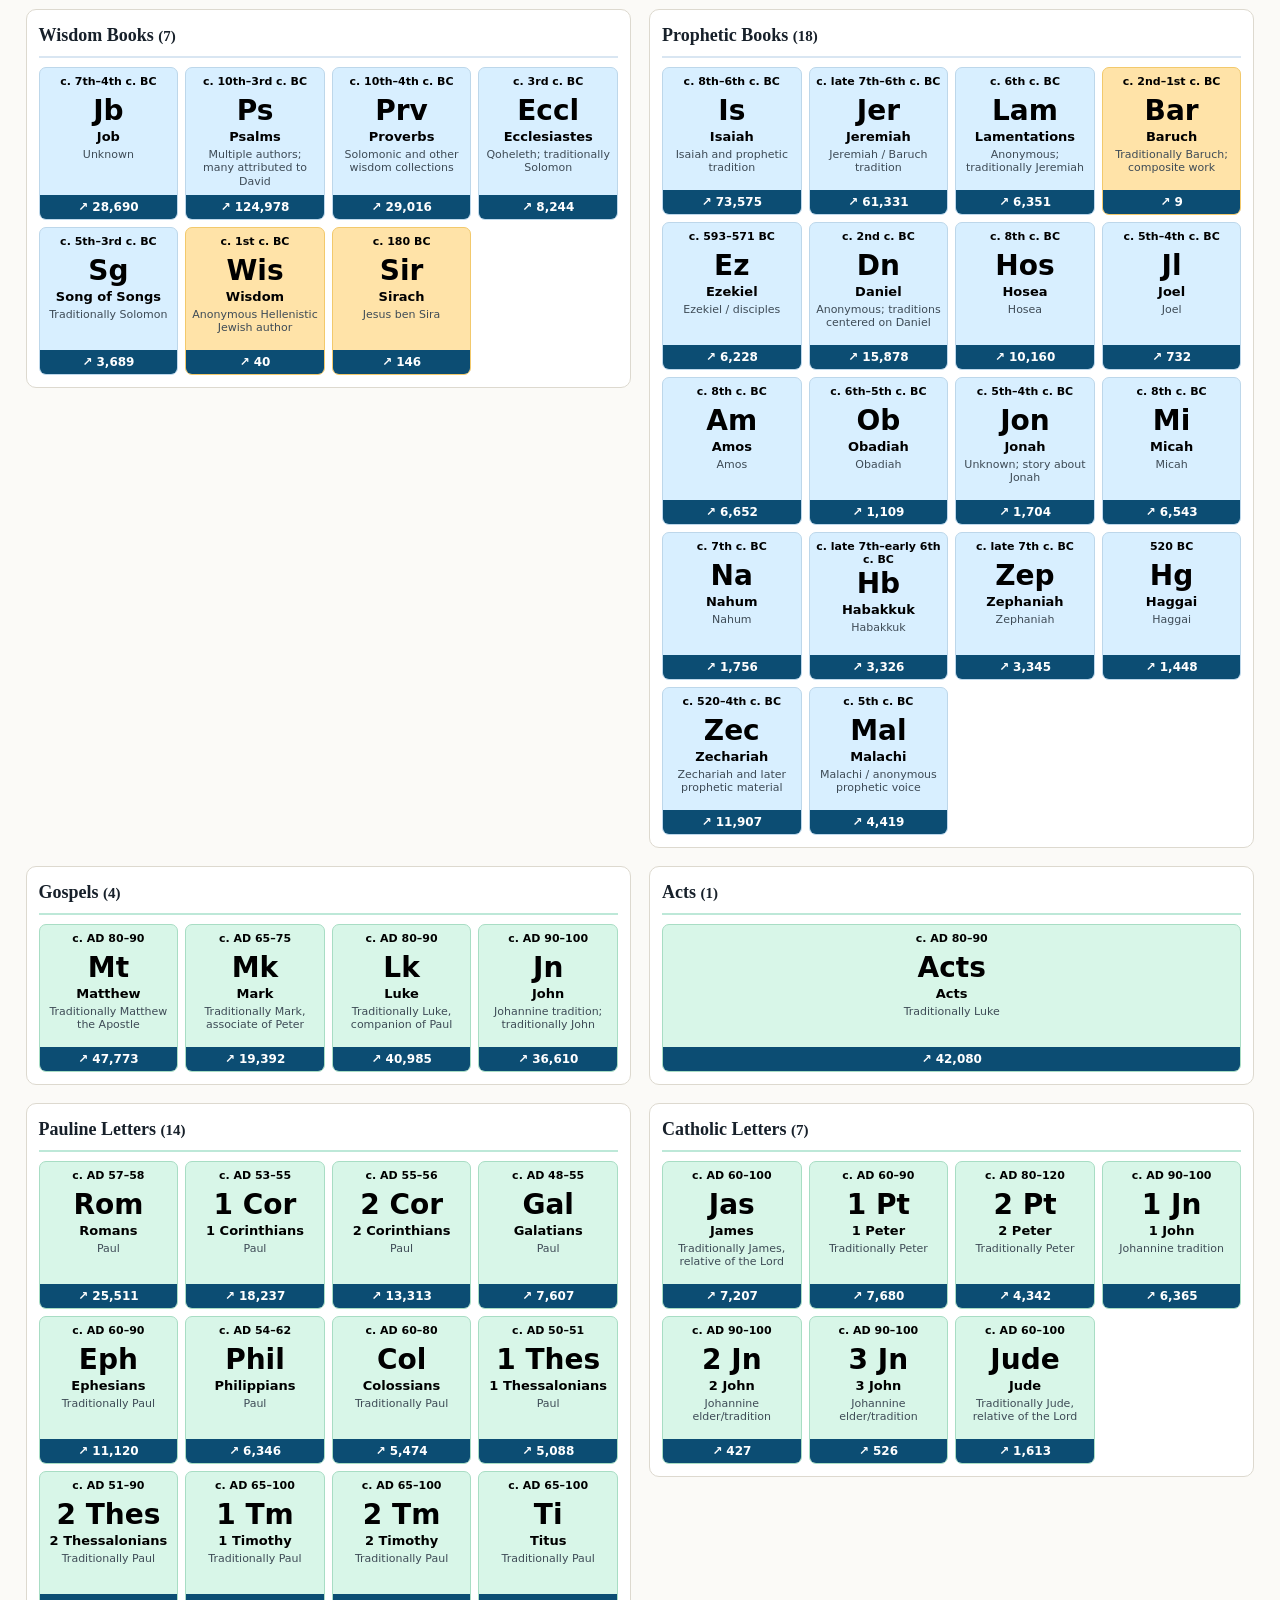
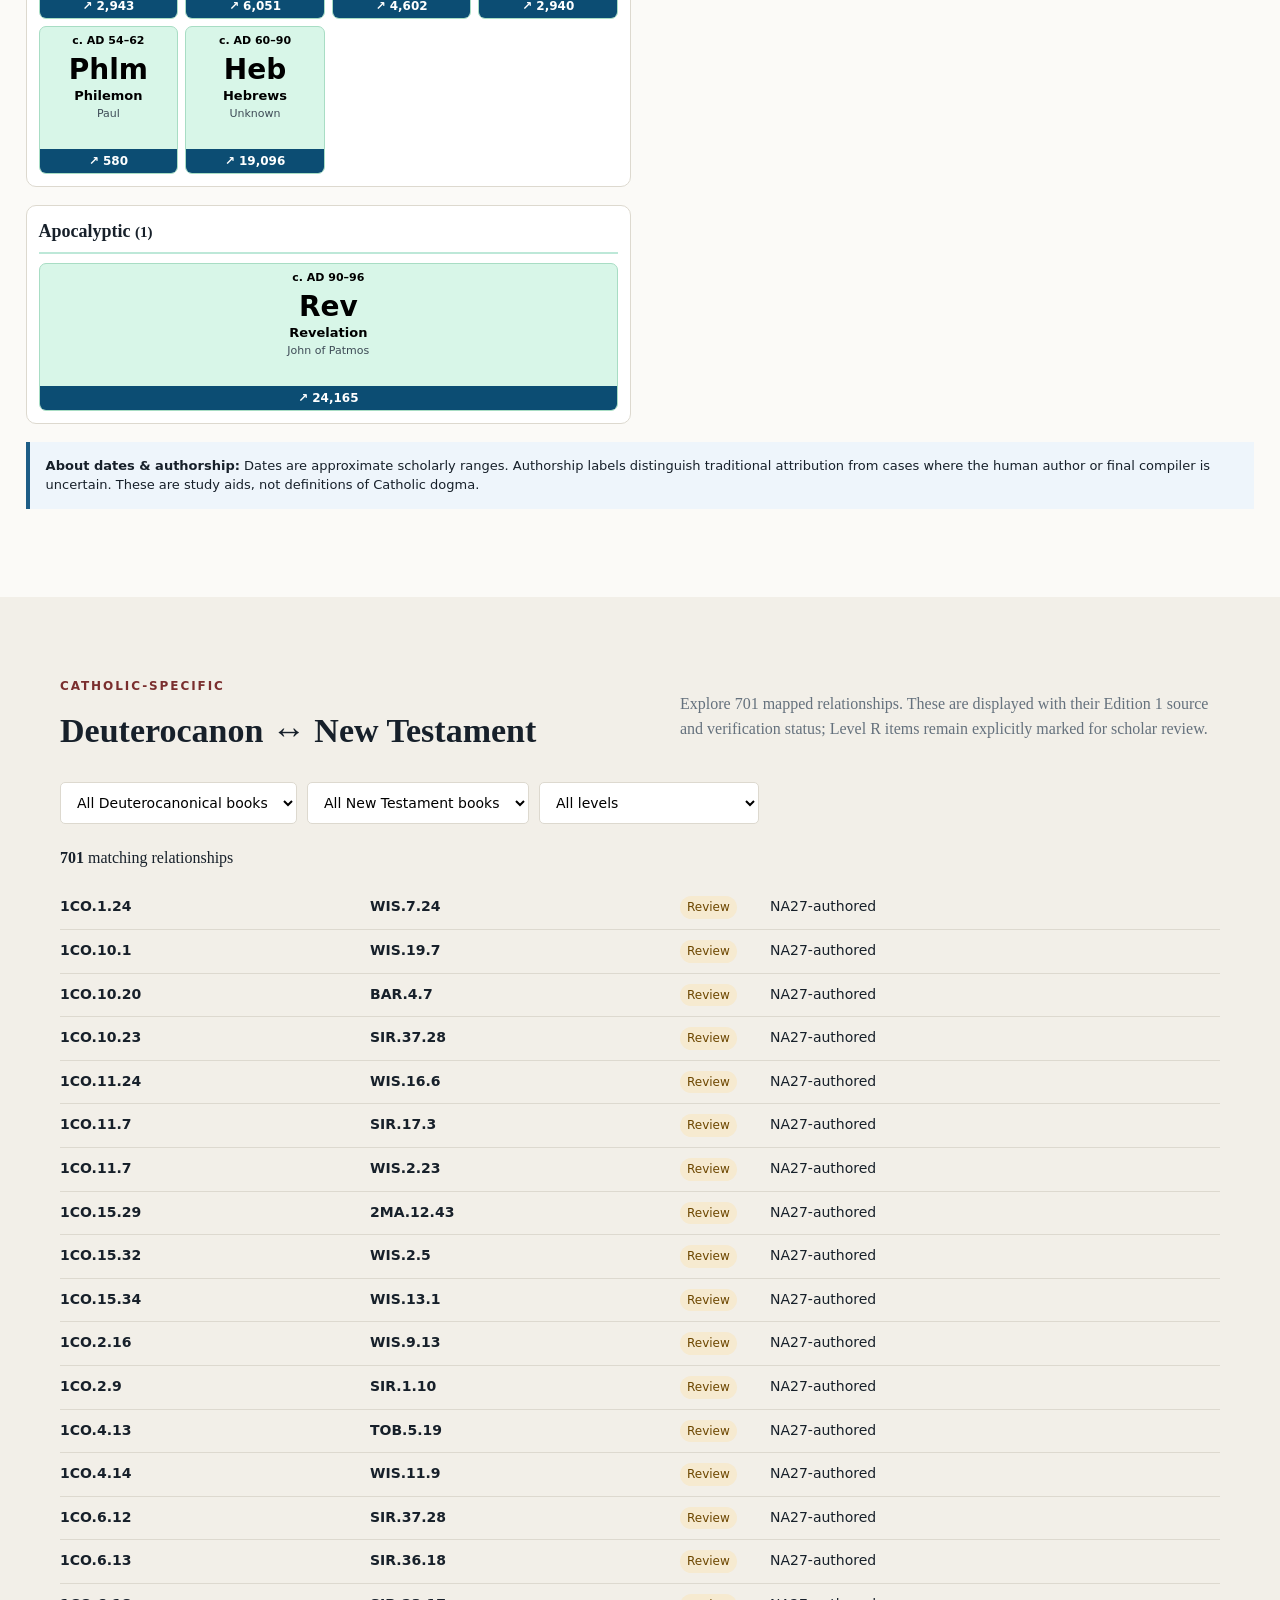
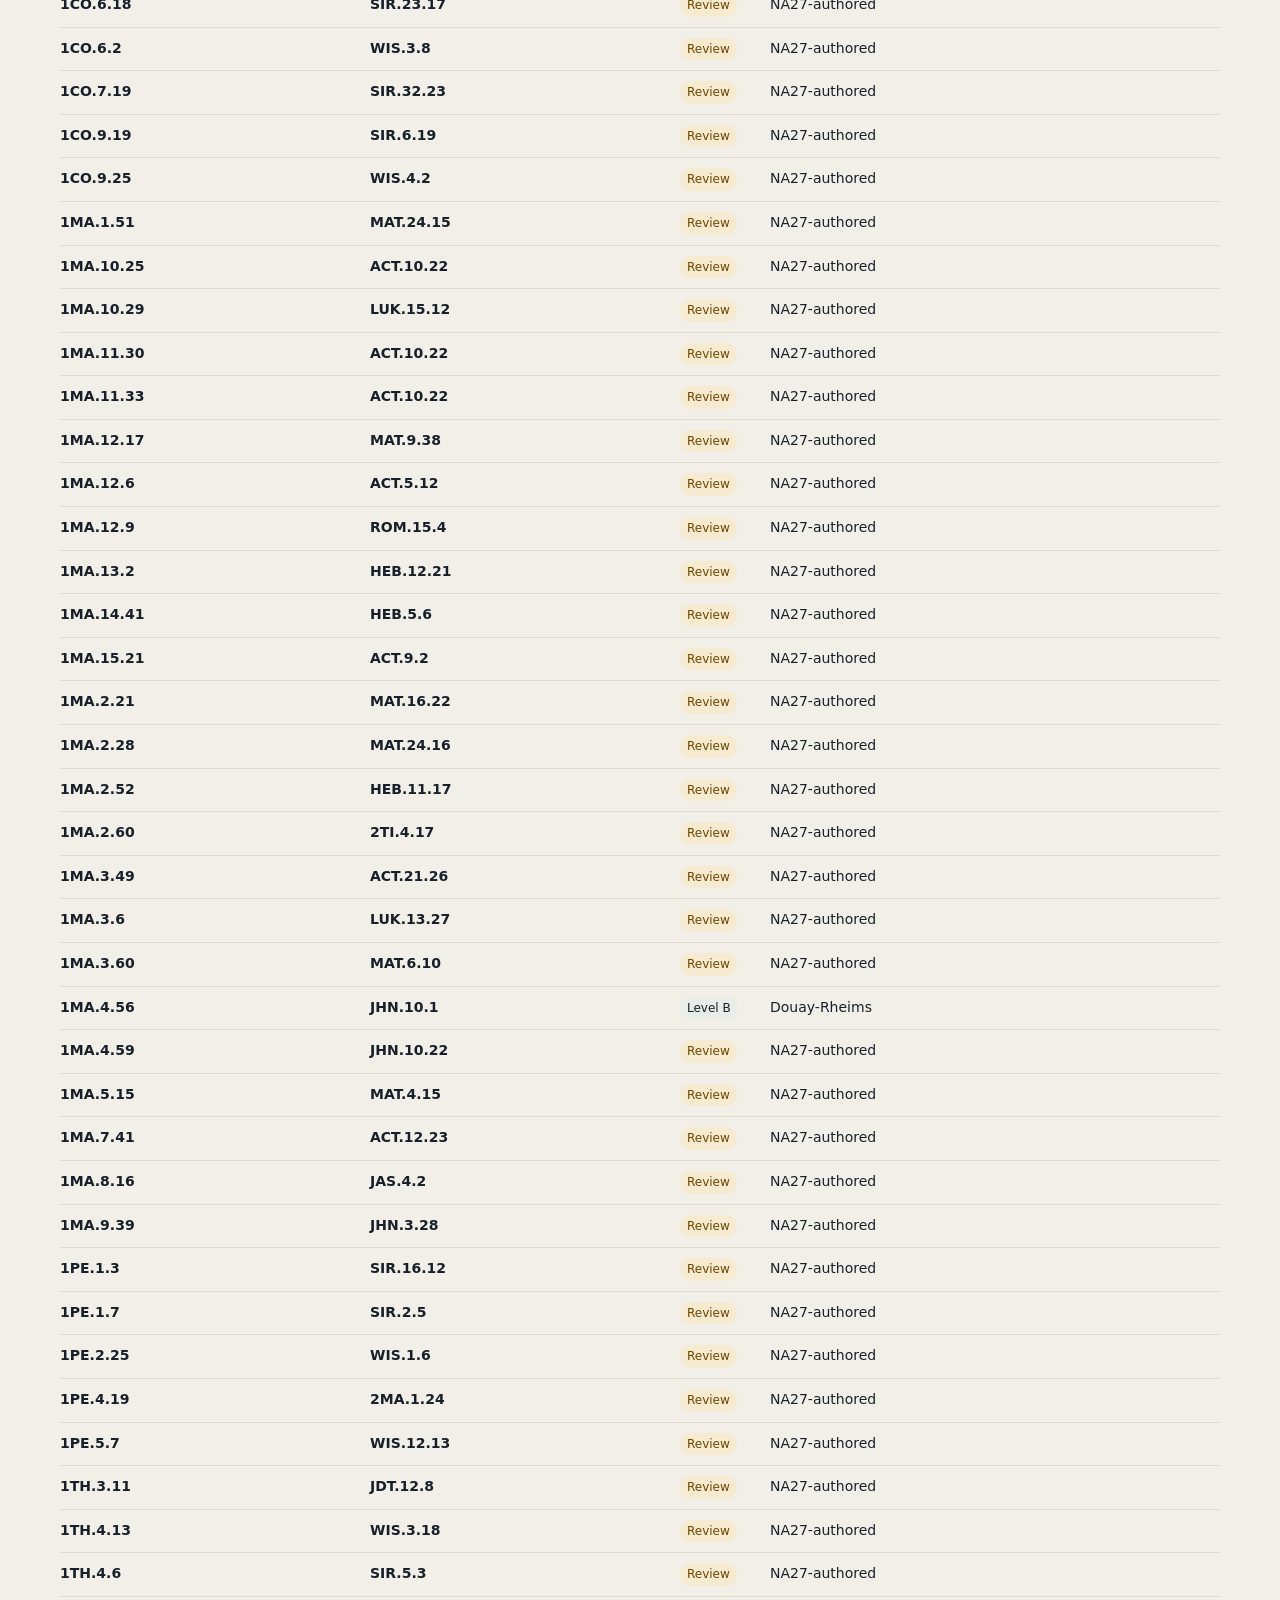
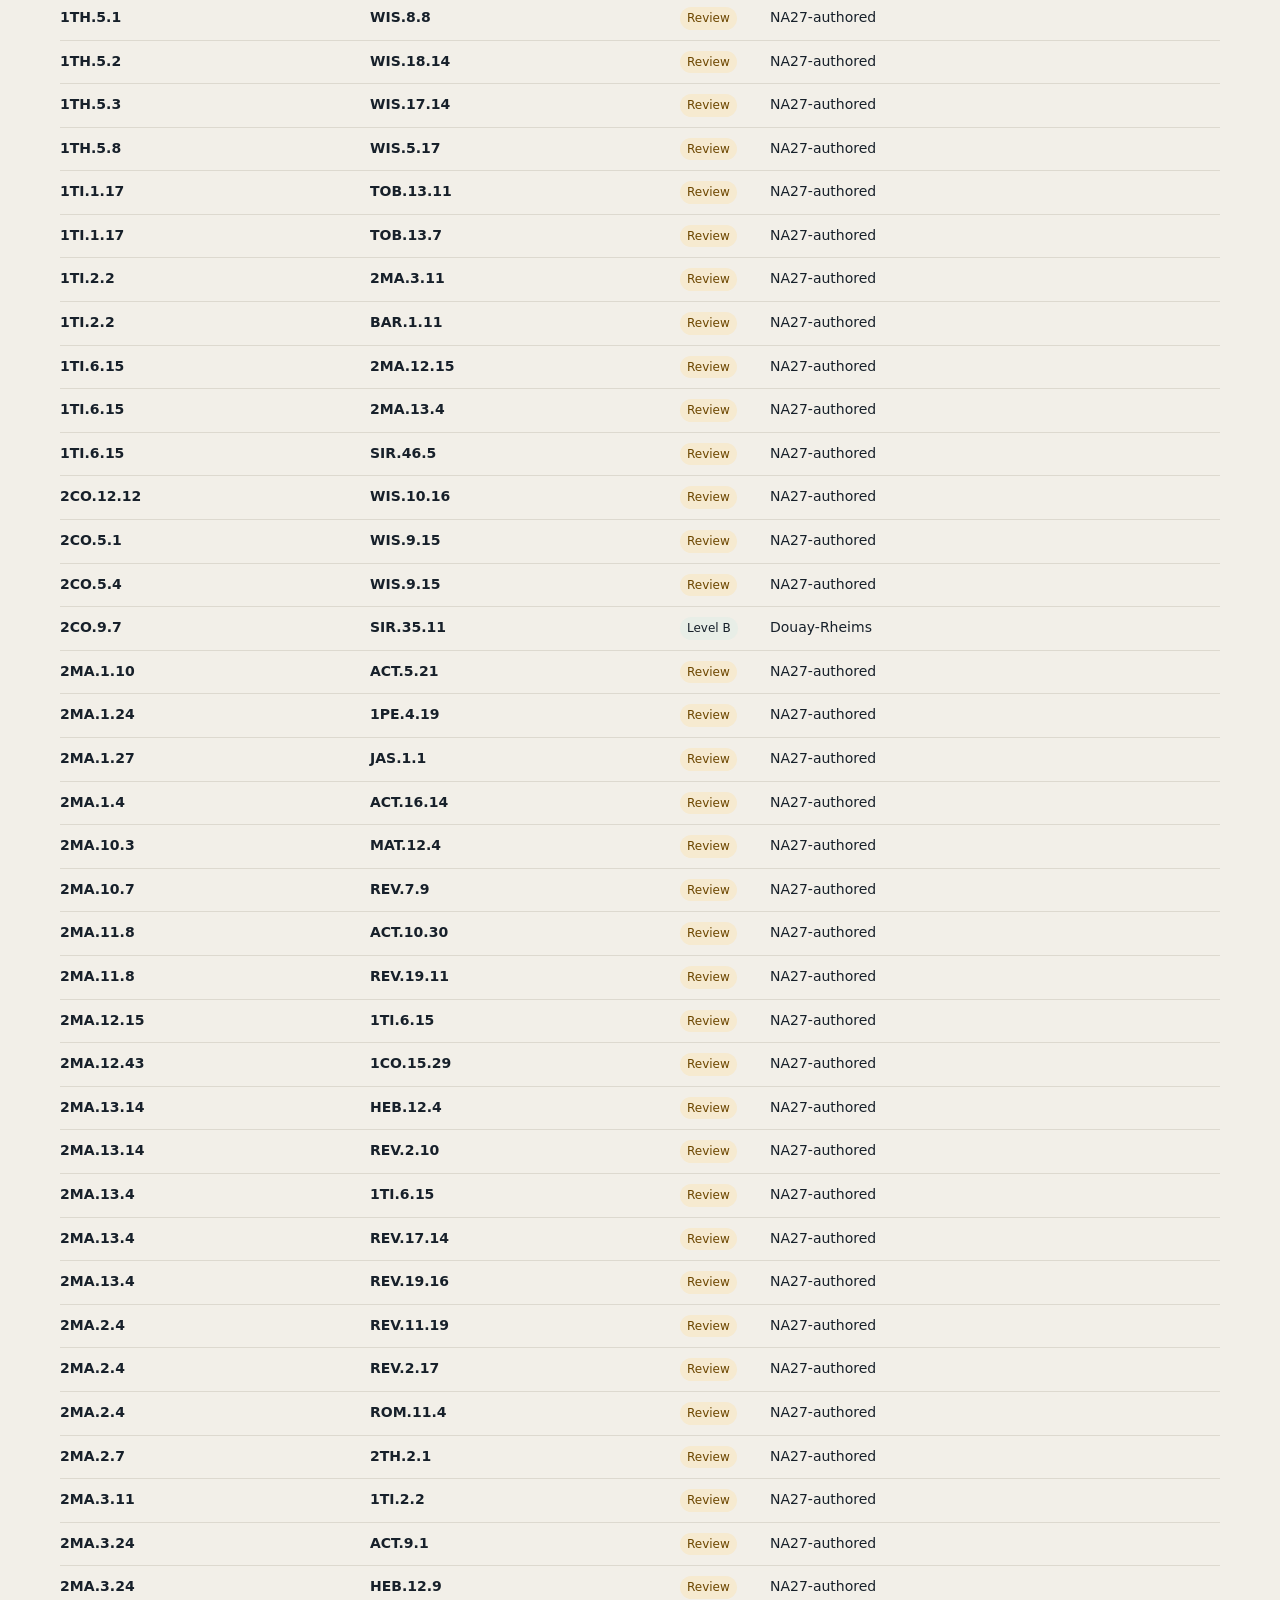
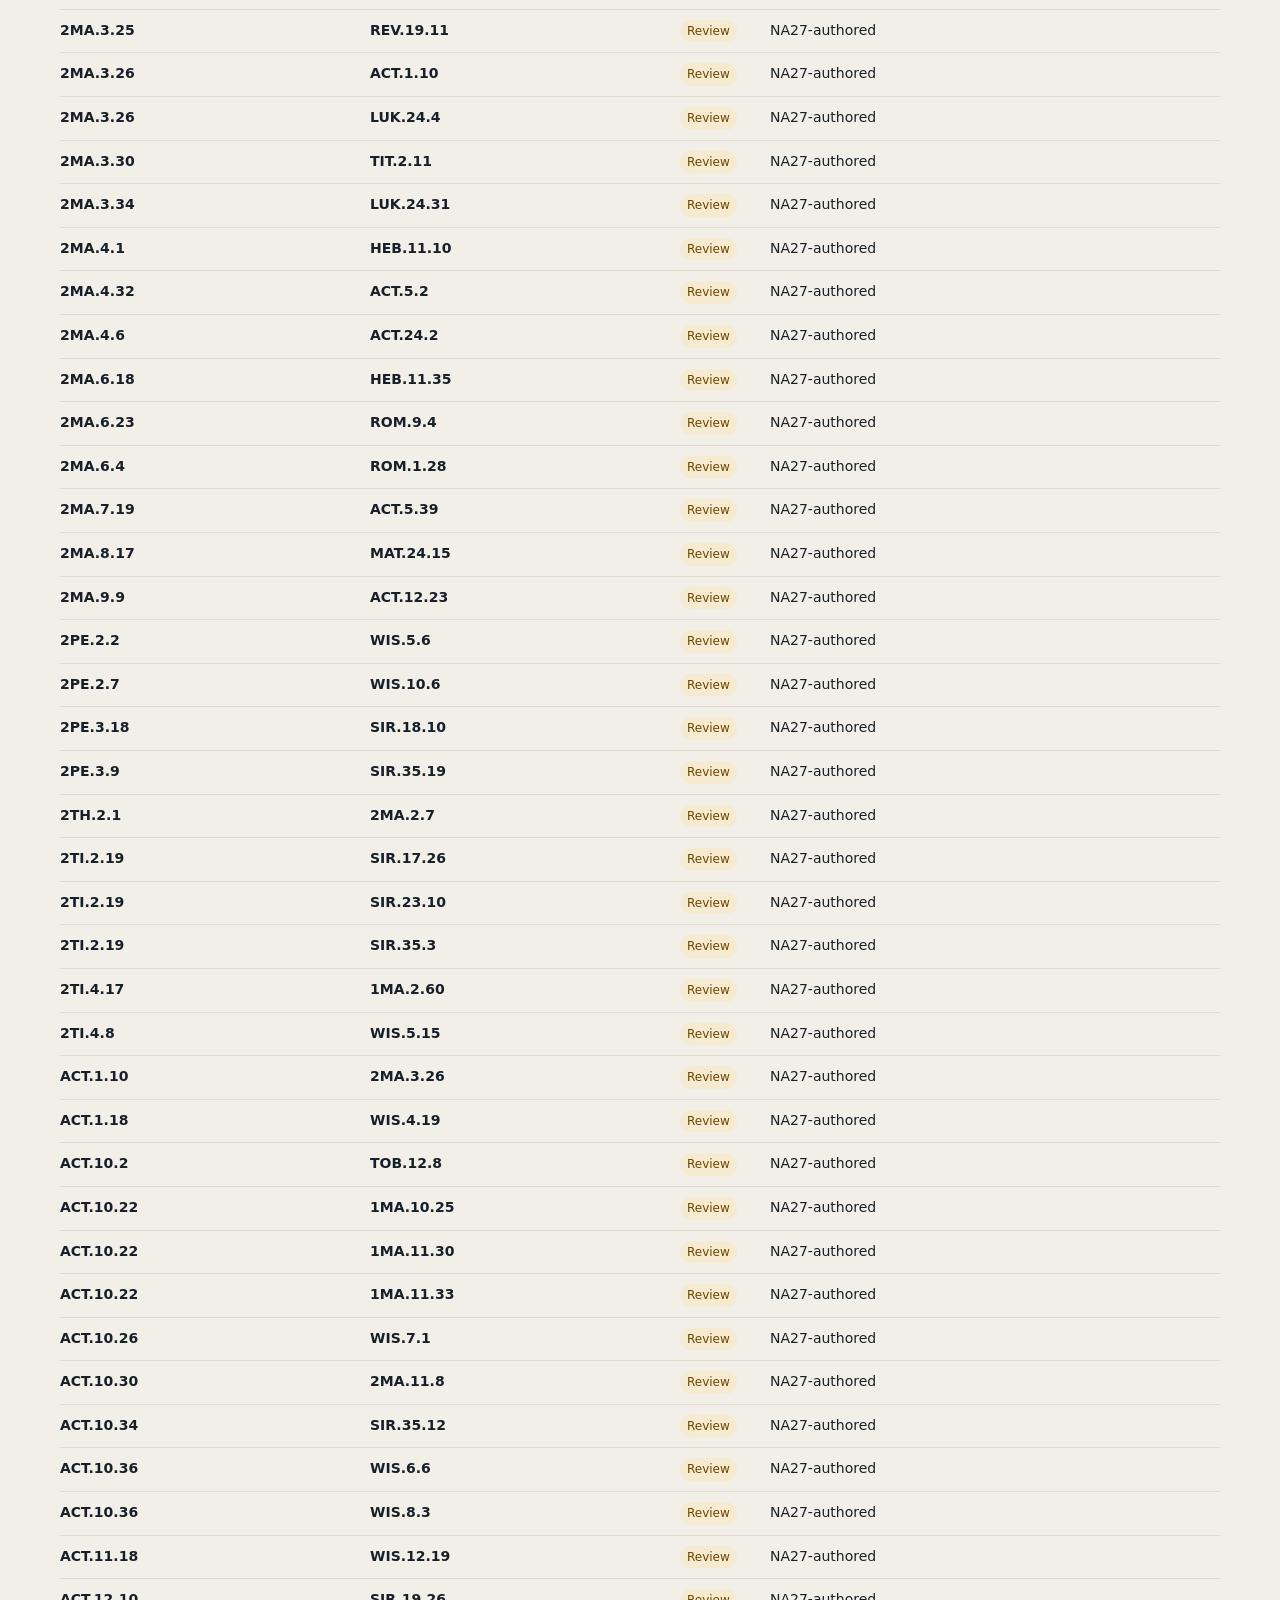
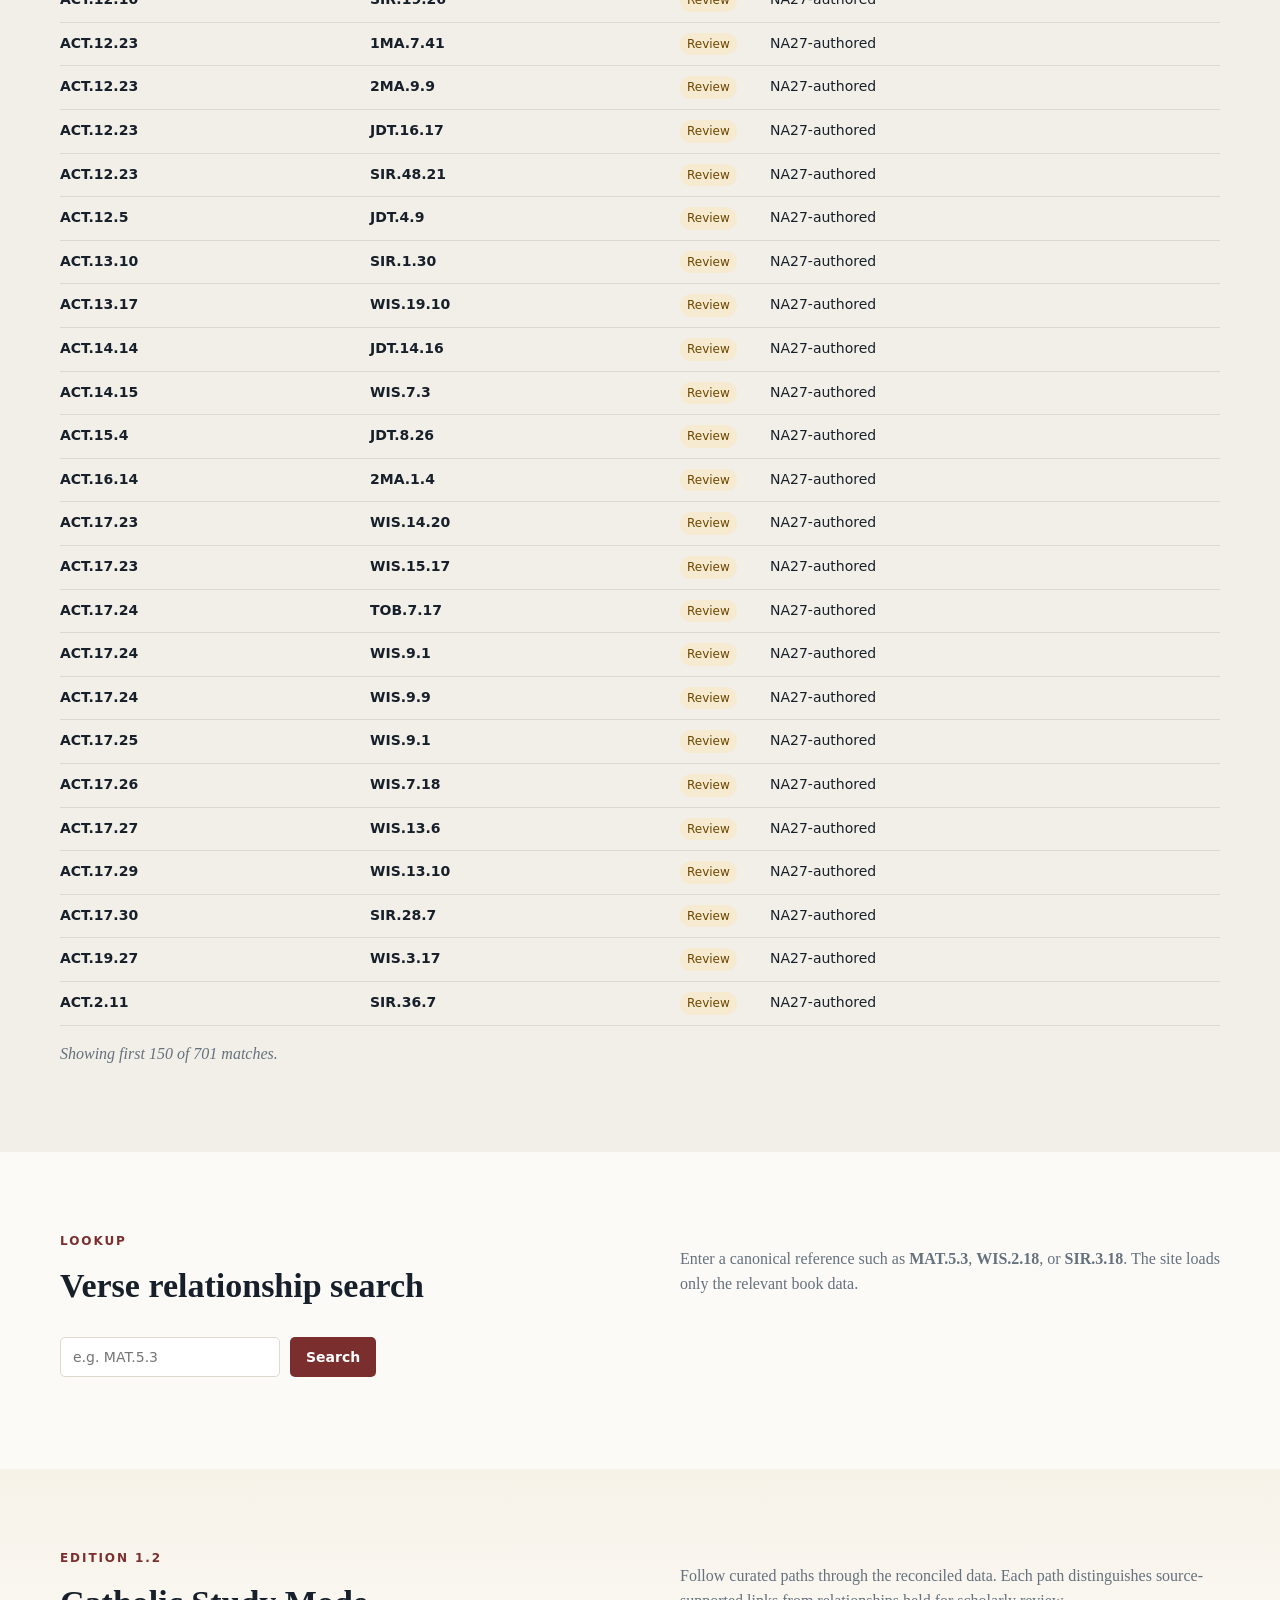
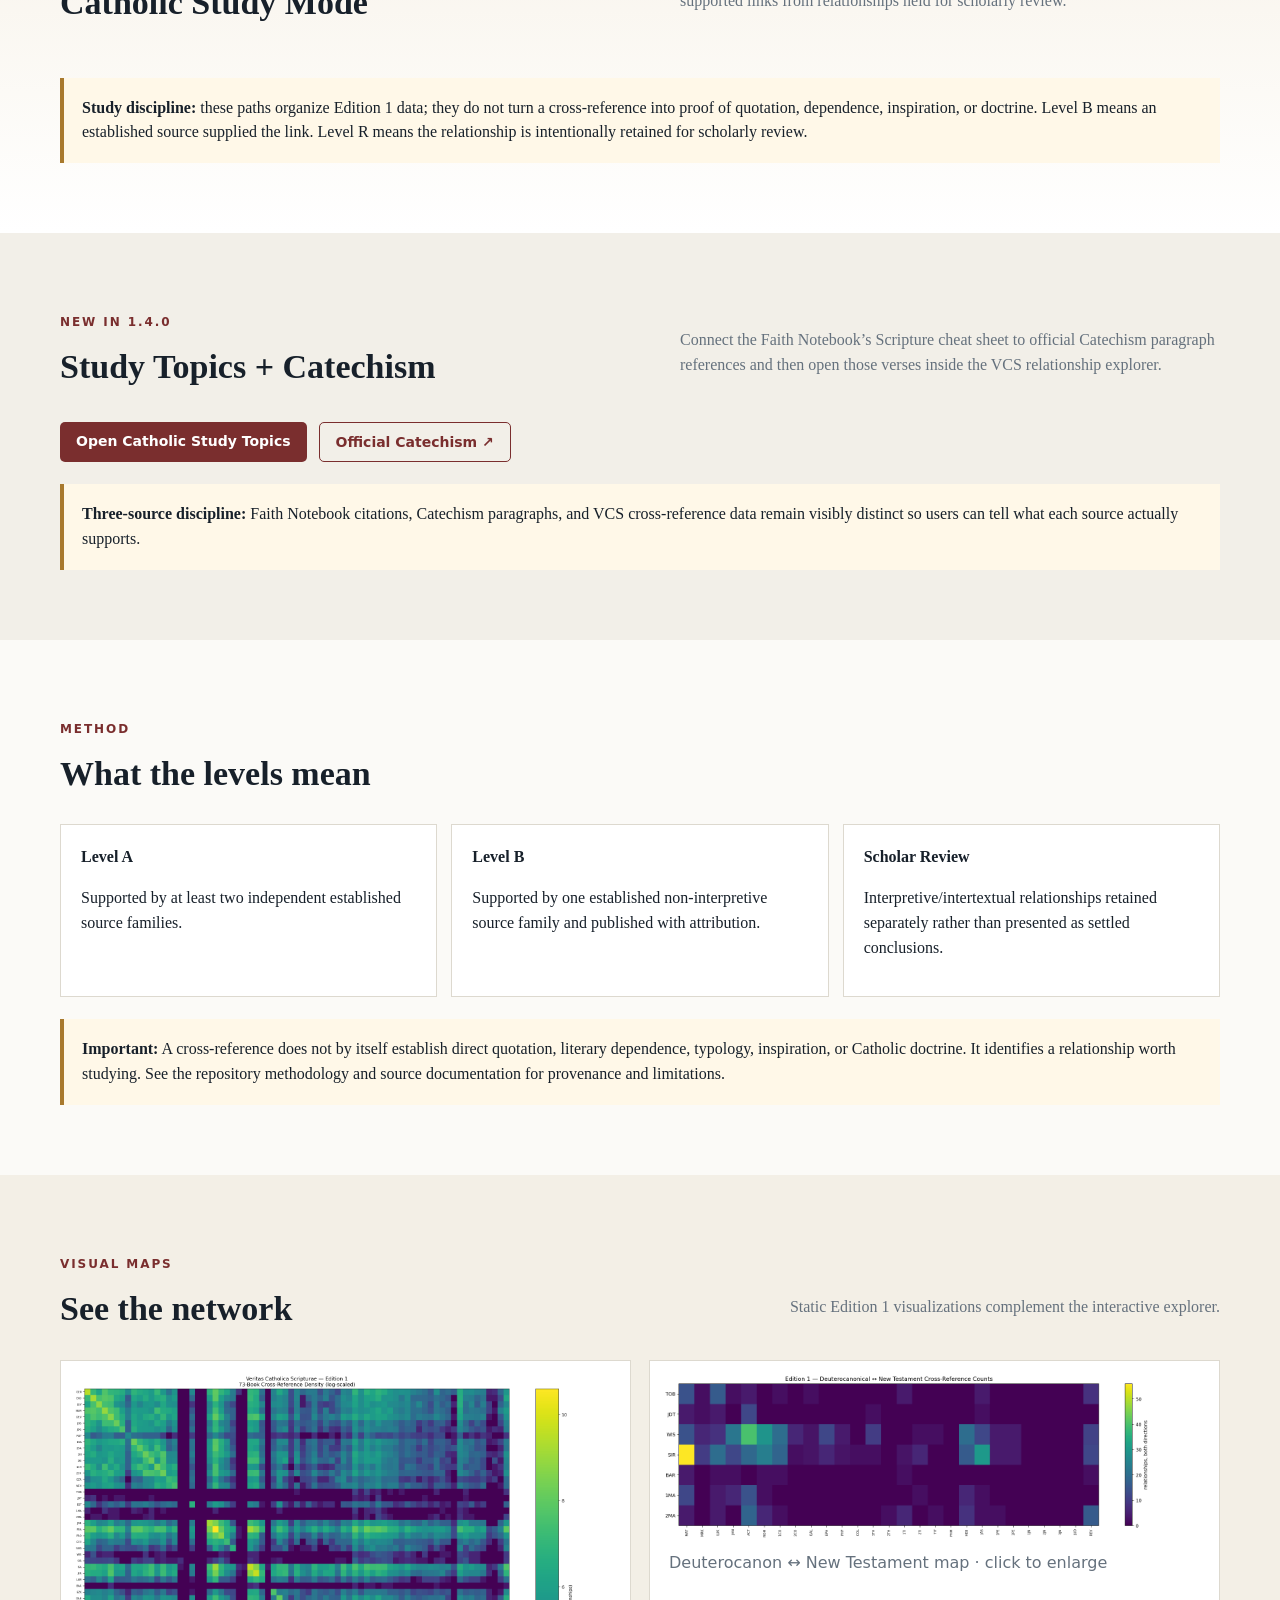
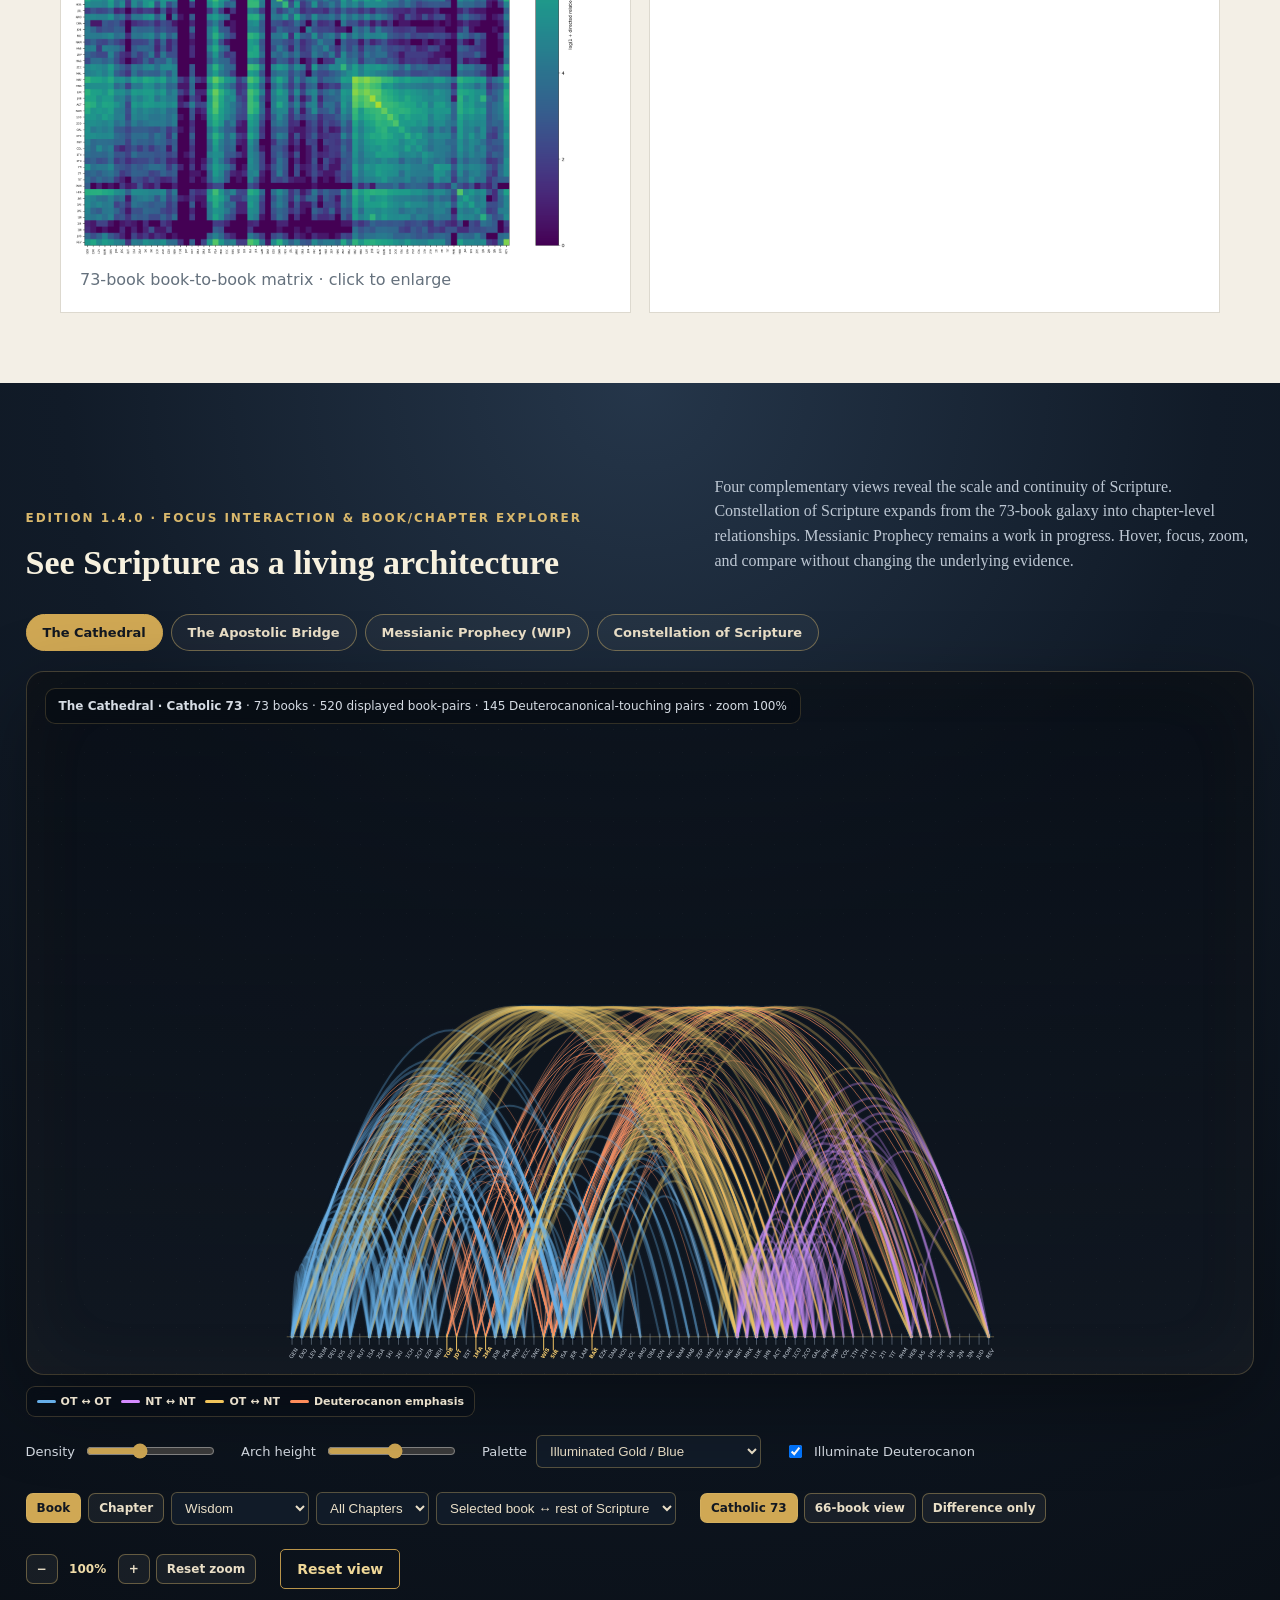
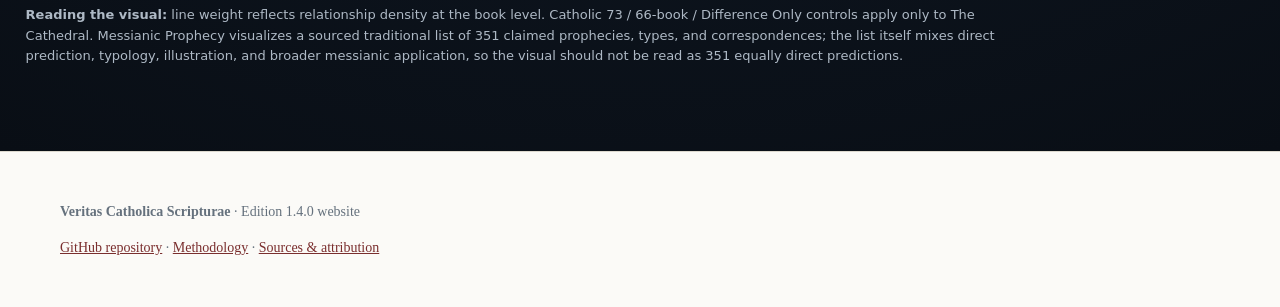
==== commit 47995ec6: "VCS Website Edition 1.4.0 — Candidate 3 Part 1" ====
--- a/index.html
+++ b/index.html
@@ -1,17 +1,16 @@
-<!doctype html><html lang="en"><head><meta charset="utf-8"><meta name="viewport" content="width=device-width,initial-scale=1"><meta name="description" content="A provenance-preserving Catholic 73-book Scripture cross-reference concordance."><title>Veritas Catholica Scripturae</title><link rel="stylesheet" href="assets/style.css?v=1.3.14"></head><body>
-<header><div class="wrap nav"><a class="brand" href="./">VCS</a><nav><a href="#explore">73 Books</a><a href="#deutero">Deuterocanon ↔ NT</a><a href="#search">Verse Search</a><a href="#study">Study Mode</a><a href="topics.html">Study Topics</a><a href="#method">Method</a><a href="#visuals">Visual Maps</a><a href="#visual-experience">Visual Experience</a></nav></div></header>
+<!doctype html><html lang="en"><head><meta charset="utf-8"><meta name="viewport" content="width=device-width,initial-scale=1"><meta name="description" content="A provenance-preserving Catholic 73-book Scripture cross-reference concordance."><title>Veritas Catholica Scripturae</title><link rel="stylesheet" href="assets/style.css?v=1.4.0c3"></head><body>
+<header><div class="wrap nav"><a class="brand" href="./">VCS</a><nav><a href="#explore">73-Book Explorer</a><a href="#deutero">Deuterocanon ↔ NT</a><a href="#search">Verse Search</a><a href="#study">Study Mode</a><a href="topics.html">Study Topics</a><a href="#method">Method</a><a href="#visuals">Visual Maps</a><a href="#visual-experience">Visual Experience</a></nav></div></header>
 <main>
-<section class="hero"><div class="wrap"><p class="eyebrow">Edition 1.4.0 · Catechism Integration + Focus Interaction & Book/Chapter Explorer</p><h1>Veritas Catholica Scripturae</h1><p class="lead">The Catholic 73-Book Scripture Cross-Reference Concordance</p><p class="sub">A source-reconciled research interface built from established cross-reference projects, with provenance and scholar-review boundaries kept visible.</p><div class="actions"><a class="button" href="#explore">Explore the 73 books</a><a class="button secondary" href="https://github.com/cftrevizo/Veritas-Catholica-Scripturae/releases/tag/v1.0.0">Download Edition 1.0</a></div></div></section>
+<section class="hero"><div class="wrap"><p class="eyebrow">Edition 1.4.0 · Candidate 3 · Formation + Visual Integrity</p><h1>Veritas Catholica Scripturae</h1><p class="lead">The Catholic 73-Book Scripture Cross-Reference Concordance</p><p class="sub">A source-reconciled research interface built from established cross-reference projects, with provenance and scholar-review boundaries kept visible.</p><div class="actions"><a class="button" href="#explore">Explore the 73 books</a><a class="button secondary" href="https://github.com/cftrevizo/Veritas-Catholica-Scripturae/releases/tag/v1.0.0">Download Edition 1.0</a></div></div></section>
 <section class="stats wrap"><div><strong>1,171,415</strong><span>directed relationships</span></div><div><strong>580,351</strong><span>Level A multi-source</span></div><div><strong>590,391</strong><span>Level B sourced</span></div><div><strong>701</strong><span>Deuterocanon ↔ NT</span></div><div><strong>673</strong><span>held for scholar review</span></div></section>
-<section id="explore" class="wrap section"><div class="sectionhead"><div><p class="eyebrow">Explore</p><h2>73-book explorer</h2></div><p>Select a book to see its strongest verified relationships and browse individual verse links.</p></div><div class="controls"><input id="bookFilter" placeholder="Filter books…"><select id="canonFilter"><option value="all">All 73 books</option><option value="deutero">Deuterocanonical books</option><option value="nt">New Testament</option><option value="ot">Old Testament</option></select></div><div id="bookGrid" class="bookgrid"></div><div id="bookPanel" class="panel hidden"></div></section>
-<section id="deutero" class="section alt"><div class="wrap"><div class="sectionhead"><div><p class="eyebrow">Catholic-specific</p><h2>Deuterocanon ↔ New Testament</h2></div><p>Explore 701 mapped relationships. These are displayed with their Edition 1 source and verification status; Level R items remain explicitly marked for scholar review.</p></div><div class="controls"><select id="deuteroBook"><option value="all">All Deuterocanonical books</option></select><select id="ntBook"><option value="all">All New Testament books</option></select><select id="levelFilter"><option value="all">All levels</option><option value="A">Level A</option><option value="B">Level B</option><option value="R">Scholar review</option></select></div><div id="deuteroResults" class="results"></div></div></section>
+<section id="explore" class="wrap section book-explorer"><div class="sectionhead"><div><p class="eyebrow">Explore the complete Catholic canon</p><h2>73-Book Explorer</h2></div><p>All 46 Old Testament and 27 New Testament books, organized by Catholic biblical grouping. Select a tile to inspect its verified outgoing relationships.</p></div><div class="controls explorer-controls"><input id="bookFilter" placeholder="Search books…"><select id="canonFilter"><option value="all">All 73 books</option><option value="ot">Old Testament (46)</option><option value="nt">New Testament (27)</option><option value="deutero">Deuterocanonical books</option></select></div><div id="bookGrid" class="bookgrid grouped-bookgrid"></div><aside class="book-info-note"><b>About dates & authorship:</b> Dates are approximate scholarly ranges. Authorship labels distinguish traditional attribution from cases where the human author or final compiler is uncertain. These are study aids, not definitions of Catholic dogma.</aside><div id="bookPanel" class="panel hidden"></div></section><section id="deutero" class="section alt"><div class="wrap"><div class="sectionhead"><div><p class="eyebrow">Catholic-specific</p><h2>Deuterocanon ↔ New Testament</h2></div><p>Explore 701 mapped relationships. These are displayed with their Edition 1 source and verification status; Level R items remain explicitly marked for scholar review.</p></div><div class="controls"><select id="deuteroBook"><option value="all">All Deuterocanonical books</option></select><select id="ntBook"><option value="all">All New Testament books</option></select><select id="levelFilter"><option value="all">All levels</option><option value="A">Level A</option><option value="B">Level B</option><option value="R">Scholar review</option></select></div><div id="deuteroResults" class="results"></div></div></section>
 <section id="search" class="wrap section"><div class="sectionhead"><div><p class="eyebrow">Lookup</p><h2>Verse relationship search</h2></div><p>Enter a canonical reference such as <b>MAT.5.3</b>, <b>WIS.2.18</b>, or <b>SIR.3.18</b>. The site loads only the relevant book data.</p></div><form id="verseForm" class="searchbox"><input id="verseInput" autocomplete="off" placeholder="e.g. MAT.5.3"><button class="button" type="submit">Search</button></form><div id="verseResults" class="results"></div></section>
 <section id="study" class="section study"><div class="wrap"><div class="sectionhead"><div><p class="eyebrow">Edition 1.2</p><h2>Catholic Study Mode</h2></div><p>Follow curated paths through the reconciled data. Each path distinguishes source-supported links from relationships held for scholarly review.</p></div><div id="studyGrid" class="studygrid"></div><div id="studyPanel" class="panel hidden"></div><div class="notice"><b>Study discipline:</b> these paths organize Edition 1 data; they do not turn a cross-reference into proof of quotation, dependence, inspiration, or doctrine. Level B means an established source supplied the link. Level R means the relationship is intentionally retained for scholarly review.</div></div></section>
 
 
 
 
-<section id="topics-callout" class="section alt"><div class="wrap"><div class="sectionhead"><div><p class="eyebrow">New in 1.4.0</p><h2>Study Topics + Catechism</h2></div><p>Connect the Faith Notebook’s Scripture cheat sheet to official Catechism paragraph references and then open those verses inside the VCS relationship explorer.</p></div><div class="actions"><a class="button" href="topics.html">Open 54 Catholic Study Topics</a><a class="button secondary" href="https://www.vatican.va/archive/ENG0015/_INDEX.HTM" target="_blank" rel="noopener">Official Catechism ↗</a></div><div class="notice"><b>Three-source discipline:</b> Faith Notebook citations, Catechism paragraphs, and VCS cross-reference data remain visibly distinct so users can tell what each source actually supports.</div></div></section><section id="method" class="wrap section"><div class="sectionhead"><div><p class="eyebrow">Method</p><h2>What the levels mean</h2></div></div><div class="cards"><article><b>Level A</b><p>Supported by at least two independent established source families.</p></article><article><b>Level B</b><p>Supported by one established non-interpretive source family and published with attribution.</p></article><article><b>Scholar Review</b><p>Interpretive/intertextual relationships retained separately rather than presented as settled conclusions.</p></article></div><div class="notice"><b>Important:</b> A cross-reference does not by itself establish direct quotation, literary dependence, typology, inspiration, or Catholic doctrine. It identifies a relationship worth studying. See the repository methodology and source documentation for provenance and limitations.</div></section>
+<section id="topics-callout" class="section alt"><div class="wrap"><div class="sectionhead"><div><p class="eyebrow">New in 1.4.0</p><h2>Study Topics + Catechism</h2></div><p>Connect the Faith Notebook’s Scripture cheat sheet to official Catechism paragraph references and then open those verses inside the VCS relationship explorer.</p></div><div class="actions"><a class="button" href="topics.html">Open Catholic Study Topics</a><a class="button secondary" href="https://www.vatican.va/archive/ENG0015/_INDEX.HTM" target="_blank" rel="noopener">Official Catechism ↗</a></div><div class="notice"><b>Three-source discipline:</b> Faith Notebook citations, Catechism paragraphs, and VCS cross-reference data remain visibly distinct so users can tell what each source actually supports.</div></div></section><section id="method" class="wrap section"><div class="sectionhead"><div><p class="eyebrow">Method</p><h2>What the levels mean</h2></div></div><div class="cards"><article><b>Level A</b><p>Supported by at least two independent established source families.</p></article><article><b>Level B</b><p>Supported by one established non-interpretive source family and published with attribution.</p></article><article><b>Scholar Review</b><p>Interpretive/intertextual relationships retained separately rather than presented as settled conclusions.</p></article></div><div class="notice"><b>Important:</b> A cross-reference does not by itself establish direct quotation, literary dependence, typology, inspiration, or Catholic doctrine. It identifies a relationship worth studying. See the repository methodology and source documentation for provenance and limitations.</div></section>
 <section id="visuals" class="section alt secondary-maps"><div class="wrap"><div class="sectionhead"><div><p class="eyebrow">Visual maps</p><h2>See the network</h2></div><p>Static Edition 1 visualizations complement the interactive explorer.</p></div><div class="visualgrid"><figure class="zoomable-map" tabindex="0" data-map-src="assets/73-book-matrix.png" data-map-title="73-book book-to-book matrix"><img src="assets/73-book-matrix.png" alt="73-book cross-reference matrix"><figcaption>73-book book-to-book matrix · click to enlarge</figcaption></figure><figure class="zoomable-map" tabindex="0" data-map-src="assets/deutero-nt-map.png" data-map-title="Deuterocanon ↔ New Testament map"><img src="assets/deutero-nt-map.png" alt="Deuterocanon to New Testament map"><figcaption>Deuterocanon ↔ New Testament map · click to enlarge</figcaption></figure></div></div></section>
 <section id="visual-experience" class="visual-experience"><div class="wrap wide"><div class="sectionhead visualhead"><div><p class="eyebrow">Edition 1.4.0 · Focus Interaction & Book/Chapter Explorer</p><h2>See Scripture as a living architecture</h2></div><p>Four complementary views reveal the scale and continuity of Scripture. Constellation of Scripture expands from the 73-book galaxy into chapter-level relationships. Messianic Prophecy remains a work in progress. Hover, focus, zoom, and compare without changing the underlying evidence.</p></div><div class="visual-tabs"><button class="vtab active" data-v="cathedral">The Cathedral</button><button class="vtab" data-v="bridge">The Apostolic Bridge</button><button class="vtab" data-v="prophecy">Messianic Prophecy (WIP)</button><button class="vtab" data-v="constellation">Constellation of Scripture</button></div><div class="visual-stage"><div id="visualMeta" class="visual-meta"></div><svg id="visualSvg" viewBox="0 -600 1400 1320" role="img" aria-label="Interactive Catholic Scripture network visualization"></svg><div id="visualTip" class="visual-tip hidden"></div></div><div id="visualLegendHost" class="visual-legend-host"></div><div class="visual-controls">
 <label>Density <input id="densityRange" type="range" min="120" max="1100" value="520" step="20"></label>
@@ -27,4 +26,4 @@
 <div class="zoom-controls"><button id="zoomOut" class="mini" title="Zoom out">−</button><span id="zoomLabel">100%</span><button id="zoomIn" class="mini" title="Zoom in">+</button><button id="resetZoom" class="mini">Reset zoom</button></div>
 <button id="resetVisual" class="button secondary">Reset view</button>
 </div><div class="visual-caption"><b>Reading the visual:</b> line weight reflects relationship density at the book level. Catholic 73 / 66-book / Difference Only controls apply only to The Cathedral. Messianic Prophecy visualizes a sourced traditional list of 351 claimed prophecies, types, and correspondences; the list itself mixes direct prediction, typology, illustration, and broader messianic application, so the visual should not be read as 351 equally direct predictions.</div></div></section>
-</main><div id="mapLightbox" class="map-lightbox hidden" aria-hidden="true"><div class="map-lightbox-bar"><strong id="mapLightboxTitle">Visual map</strong><div><button id="mapZoomOut" class="mini">−</button><span id="mapZoomLabel">100%</span><button id="mapZoomIn" class="mini">+</button><button id="mapZoomReset" class="mini">Reset</button><button id="mapClose" class="mini">Close</button></div></div><div id="mapViewport" class="map-viewport"><img id="mapLightboxImg" alt="Enlarged visual map"></div></div><footer><div class="wrap"><p><b>Veritas Catholica Scripturae</b> · Edition 1.4.0 website</p><p><a href="https://github.com/cftrevizo/Veritas-Catholica-Scripturae">GitHub repository</a> · <a href="https://github.com/cftrevizo/Veritas-Catholica-Scripturae/blob/main/METHODOLOGY.md">Methodology</a> · <a href="https://github.com/cftrevizo/Veritas-Catholica-Scripturae/blob/main/NOTICE.md">Sources & attribution</a></p></div></footer><script src="assets/app.js?v=1.4.0"></script></body></html>
+</main><div id="mapLightbox" class="map-lightbox hidden" aria-hidden="true"><div class="map-lightbox-bar"><strong id="mapLightboxTitle">Visual map</strong><div><button id="mapZoomOut" class="mini">−</button><span id="mapZoomLabel">100%</span><button id="mapZoomIn" class="mini">+</button><button id="mapZoomReset" class="mini">Reset</button><button id="mapClose" class="mini">Close</button></div></div><div id="mapViewport" class="map-viewport"><img id="mapLightboxImg" alt="Enlarged visual map"></div></div><footer><div class="wrap"><p><b>Veritas Catholica Scripturae</b> · Edition 1.4.0 website</p><p><a href="https://github.com/cftrevizo/Veritas-Catholica-Scripturae">GitHub repository</a> · <a href="https://github.com/cftrevizo/Veritas-Catholica-Scripturae/blob/main/METHODOLOGY.md">Methodology</a> · <a href="https://github.com/cftrevizo/Veritas-Catholica-Scripturae/blob/main/NOTICE.md">Sources & attribution</a></p></div></footer><script src="assets/app.js?v=1.4.0c3"></script></body></html>
--- a/assets/style.css
+++ b/assets/style.css
@@ -36,3 +36,14 @@
 .refchips{display:flex;flex-wrap:wrap;gap:.42rem}.refchip{display:inline-flex;padding:.35rem .55rem;border-radius:999px;border:1px solid rgba(30,80,120,.18);background:rgba(60,120,170,.07);text-decoration:none;font-size:.86rem}.refchip:hover{transform:translateY(-1px);border-color:rgba(30,80,120,.4)}.refchip.muted{opacity:.68}
 .cccbox{display:flex;justify-content:space-between;gap:1rem;align-items:center;margin-top:1rem;padding:.85rem;border-radius:12px;background:rgba(130,90,35,.07);border-left:4px solid #9b7435}.cccbox strong{display:block;margin-top:.15rem}.ccc-link{white-space:nowrap;font-weight:700;font-size:.86rem}
 .hero.compact{padding-top:3.5rem;padding-bottom:2.5rem}@media(max-width:680px){.topicgrid{grid-template-columns:1fr}.cccbox{align-items:flex-start;flex-direction:column}.ccc-link{white-space:normal}}
+
+/* 1.4.0 candidate 2 — compact study rows */
+.topic-controls{display:grid;grid-template-columns:minmax(220px,1fr) auto auto auto auto;gap:.6rem;align-items:center}.smallbtn{border:1px solid rgba(30,60,90,.18);background:#fff;border-radius:9px;padding:.68rem .85rem;cursor:pointer}.importance-key{font-size:.86rem;color:var(--muted,#65707c);display:flex;gap:.5rem;align-items:center;flex-wrap:wrap}.dot{display:inline-block;width:10px;height:10px;border-radius:50%;margin-left:.35rem}.dot.essential{background:#d94a4a}.dot.high{background:#e68a35}.dot.important{background:#d9ac35}.topicrows{display:flex;flex-direction:column;gap:.38rem}.topicgroup{margin:1.1rem 0 .25rem;border-radius:11px;padding:.7rem .9rem;background:#edf3fa;border-left:4px solid #315b86}.topicgroup.sacraments{background:#faecec;border-left-color:#a83939}.topicgroup.defending{background:#edf2ff;border-left-color:#385ca8}.topicgroup h3{margin:0;font-size:1.03rem}.topicgroup p{margin:.15rem 0 0;font-size:.82rem;color:var(--muted,#65707c)}
+.topicrow{border:1px solid rgba(30,60,90,.14);border-radius:10px;background:var(--card,#fff);overflow:hidden;box-shadow:0 3px 12px rgba(18,42,66,.035)}.topicrow-head{display:grid;grid-template-columns:20px minmax(210px,1fr) auto auto 22px;gap:.65rem;align-items:center;padding:.7rem .85rem;cursor:pointer}.topicrow-head:hover{background:#f7fafc}.topicrow-title{font-weight:750}.topicrow-sub{display:block;color:var(--muted,#65707c);font-size:.78rem;margin-top:.08rem}.topicmeta{font-size:.78rem;color:var(--muted,#65707c);white-space:nowrap}.importance-dot{width:10px;height:10px;border-radius:50%}.importance-dot.essential{background:#d94a4a}.importance-dot.high{background:#e68a35}.importance-dot.important{background:#d9ac35}.chev{transition:transform .18s ease}.topicrow.open .chev{transform:rotate(180deg)}.topicrow-body{display:none;border-top:1px solid rgba(30,60,90,.10);padding:1rem;background:#fbfdff}.topicrow.open .topicrow-body{display:block}.topicrow:not(.locked):hover .topicrow-body{display:block}.topicrow:not(.locked):hover .chev{transform:rotate(180deg)}.topic-summary{margin:.1rem 0 1rem;line-height:1.55}.topic-columns{display:grid;grid-template-columns:1.25fr .8fr;gap:1rem}.source-list{margin:.5rem 0 0;padding-left:1.2rem}.scenario{margin-top:1rem;padding:.9rem 1rem;border-left:4px solid #385ca8;background:#f2f6ff;border-radius:8px}.scenario h4{margin:0 0 .4rem}.scenario ol{margin:.4rem 0;padding-left:1.25rem}.scenario-close{font-weight:650;margin:.55rem 0 0}.trackpill,.catpill{display:inline-block;border-radius:999px;padding:.18rem .5rem;font-size:.7rem;font-weight:700;background:#eef3f8;color:#31506e}.catpill{background:#f8ecec;color:#874242}.cccbox.compact{margin-top:.55rem}.refchips.compact{margin-top:.35rem}
+@media(max-width:900px){.topic-controls{grid-template-columns:1fr 1fr}.topic-controls input{grid-column:1/-1}.topic-columns{grid-template-columns:1fr}.topicrow-head{grid-template-columns:18px minmax(160px,1fr) auto 20px}.topicmeta.cccmeta{display:none}.topicrow:not(.locked):hover .topicrow-body{display:none}.topicrow.open .topicrow-body{display:block}}
+@media(max-width:560px){.topic-controls{grid-template-columns:1fr}.topic-controls input{grid-column:auto}.topicrow-head{grid-template-columns:16px 1fr 18px}.topicmeta{display:none}.topicrow{border-radius:8px}}
+
+/* Edition 1.4.0 Candidate 3 — formation dashboard + complete 73-book explorer */
+.book-explorer{width:min(1460px,96vw)}.explorer-controls{justify-content:flex-start}.grouped-bookgrid{display:grid;grid-template-columns:1fr 1fr;gap:18px;align-items:start}.bookgroup{background:#fff;border:1px solid var(--line);border-radius:10px;padding:12px}.bookgroup h3{margin:0 0 9px;padding-bottom:6px;border-bottom:2px solid #d9e6f2;font-size:18px}.bookgroup.nt h3{border-color:#bde8d8}.bookgroup-grid{display:grid;grid-template-columns:repeat(auto-fit,minmax(118px,1fr));gap:7px}.booktile{min-height:148px;text-align:center;padding:7px 6px 0;display:flex;flex-direction:column;align-items:center;border-radius:7px;overflow:hidden;background:#d8efff;border-color:#bdd7ea}.booktile.ntbook{background:#d8f6e8;border-color:#a8ddc4}.booktile.deutero{background:#ffe3a8;border:1px solid #f2c96c}.bookdate{font:700 11px system-ui,sans-serif;min-height:18px}.bookabbr{font:800 28px/1 system-ui,sans-serif;margin:4px 0}.bookname{font:700 13px system-ui,sans-serif}.bookauthor{font:11px/1.2 system-ui,sans-serif;color:#3e4b56;margin:4px 0 7px;min-height:27px}.bookverified{margin-top:auto;width:calc(100% + 12px);background:#0c4d73;color:#fff;padding:5px;font:800 12px system-ui,sans-serif}.booktile:hover{transform:translateY(-2px);box-shadow:0 7px 18px rgba(17,63,96,.15)}.book-info-note{margin:18px 0;padding:14px 16px;background:#eef5fb;border-left:4px solid #1e5d86;font:13px/1.5 system-ui,sans-serif}.bookpanel-head{display:flex;justify-content:space-between;gap:20px}.verified-big{background:#0c4d73;color:#fff;border-radius:8px;padding:12px 18px;min-width:170px;text-align:center;font-family:system-ui,sans-serif}.verified-big span{display:block;font-size:12px}.verified-big strong{font-size:26px}.topics-dashboard{display:grid;grid-template-columns:210px minmax(0,1fr);gap:16px}.topic-sidebar{position:sticky;top:76px;align-self:start;border:1px solid var(--line);border-radius:10px;background:#fff;padding:10px;display:flex;flex-direction:column;gap:5px}.topic-sidebar b{padding:8px 10px;color:#173f64}.topic-sidebar button{border:0;background:transparent;text-align:left;padding:8px 10px;border-radius:7px;cursor:pointer;color:#29455e}.topic-sidebar button:hover{background:#eaf2fa;color:#0e568b}.topics-main{min-width:0}.topicgroup{border-left-width:5px}.topicgroup:nth-of-type(4n+1){background:#f8ecec}.topicgroup:nth-of-type(4n+2){background:#edf4fc}.topicgroup:nth-of-type(4n+3){background:#eef8f3}.topicgroup:nth-of-type(4n){background:#f5effc}.topicgroup.defending{background:#eaf1ff;border-left-color:#2d5aa6}.topicgroup.sacraments{background:#fae9e9;border-left-color:#a92f38}.topicrow-head{min-height:62px}.topicrow.open{box-shadow:0 8px 22px rgba(20,57,88,.09)}
+@media(max-width:980px){.grouped-bookgrid{grid-template-columns:1fr}.topics-dashboard{grid-template-columns:1fr}.topic-sidebar{position:static;display:grid;grid-template-columns:repeat(3,1fr)}.book-explorer{width:min(1160px,92vw)}}
+@media(max-width:600px){.bookgroup-grid{grid-template-columns:repeat(2,1fr)}.topic-sidebar{grid-template-columns:1fr 1fr}.bookpanel-head{display:block}.verified-big{margin-top:10px}}
